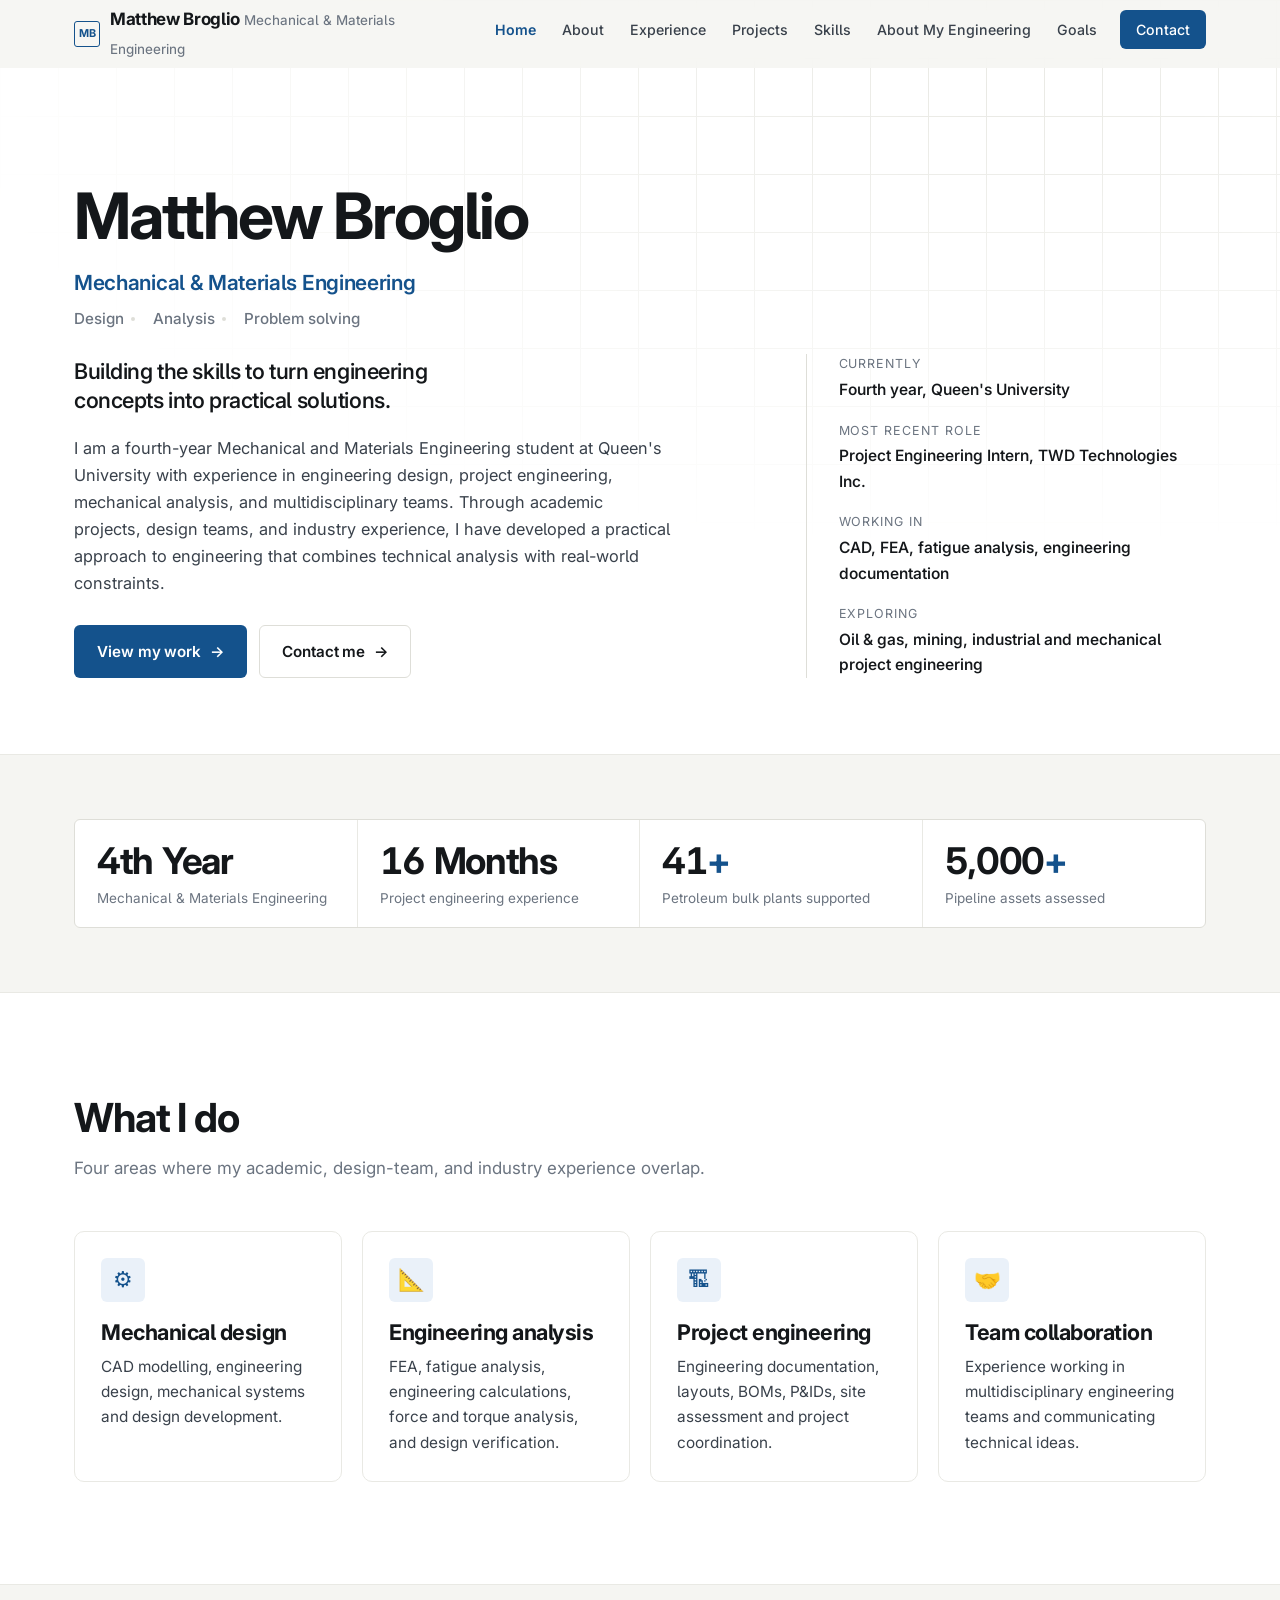
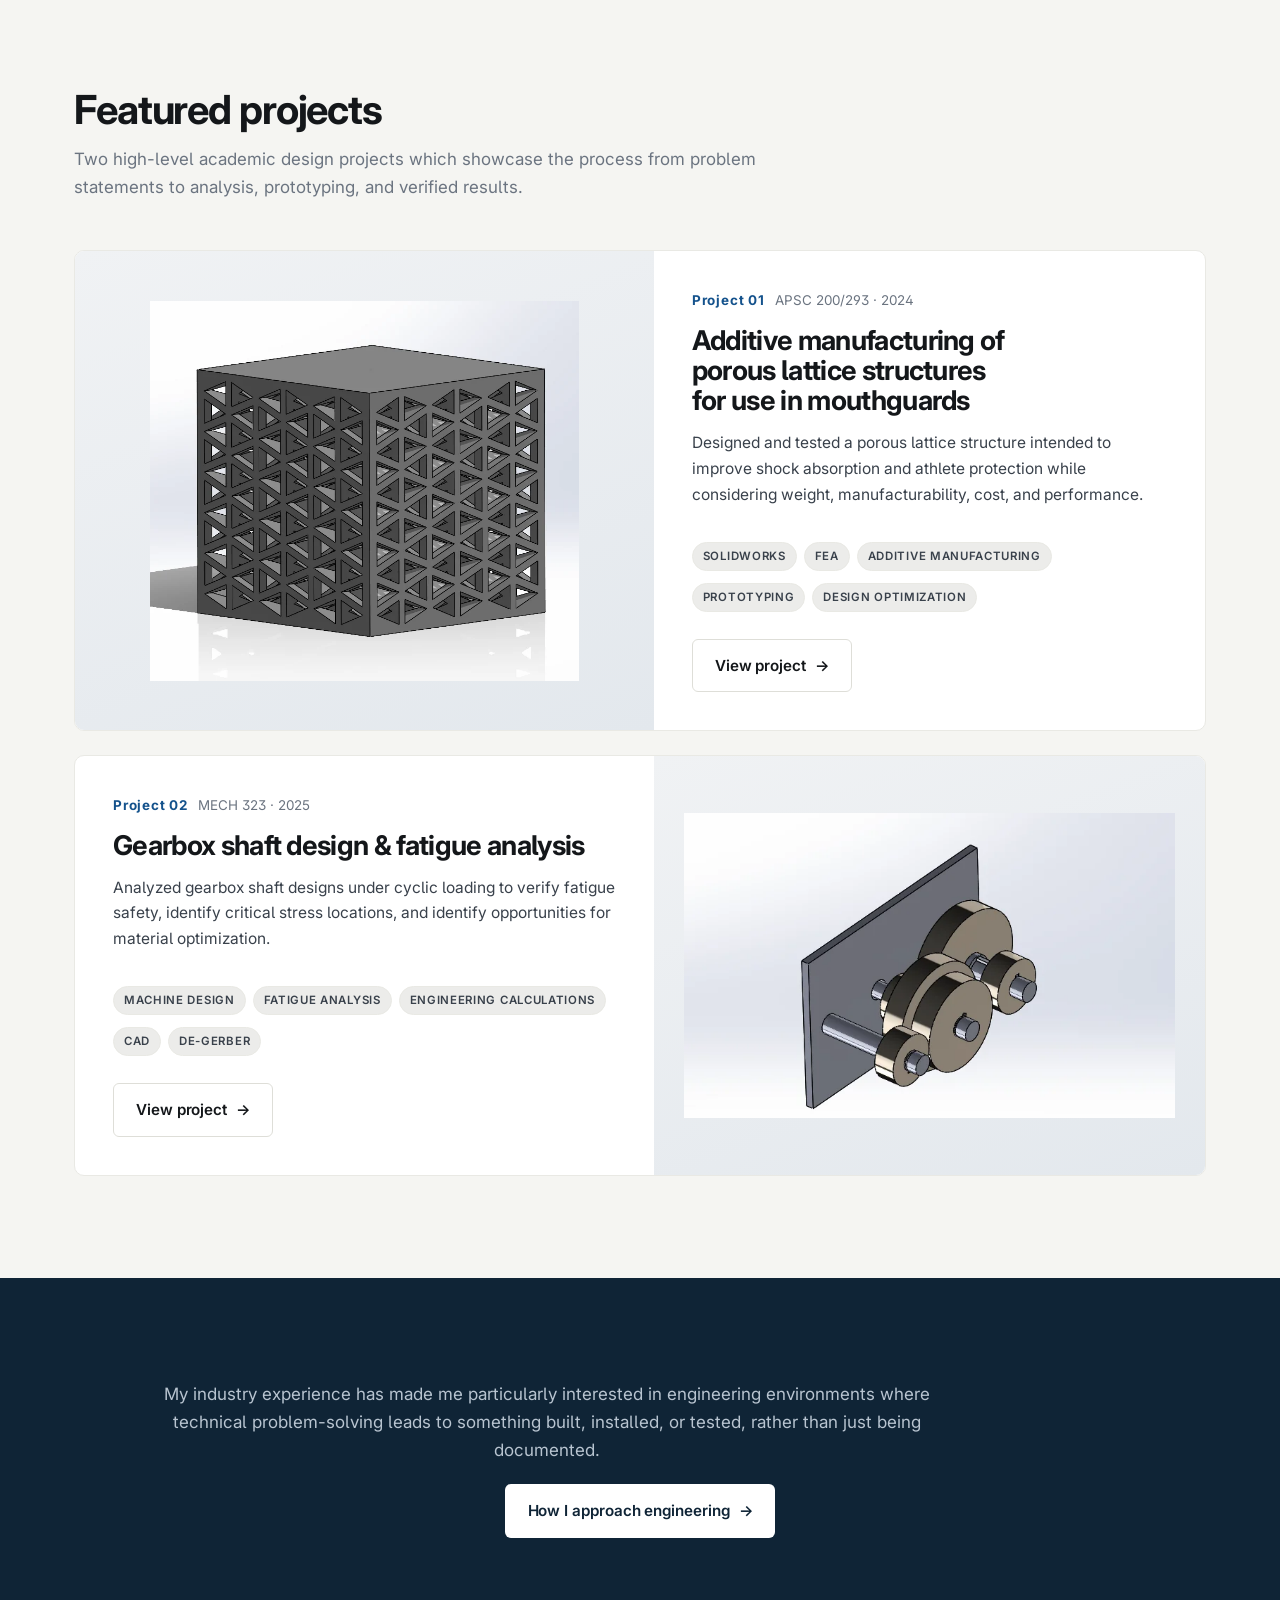
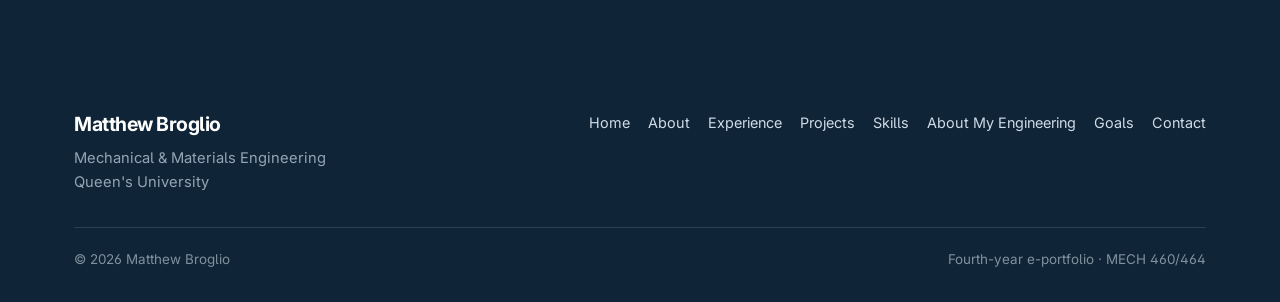
==== index.html @ 17ce65a2 "Adjust reveal div style for better responsiveness" ====
<!DOCTYPE html>
<html lang="en">
<head>
<meta charset="utf-8">
<meta name="viewport" content="width=device-width, initial-scale=1">
<title>Matthew Broglio | Mechanical & Materials Engineering</title>
<meta name="description" content="Engineering e-portfolio of Matthew Broglio, a fourth-year Mechanical and Materials Engineering student at Queen's University: design projects, analysis, and project engineering experience.">
<meta name="author" content="Matthew Broglio">
<meta property="og:title" content="Matthew Broglio | Mechanical & Materials Engineering">
<meta property="og:description" content="Engineering e-portfolio of Matthew Broglio, a fourth-year Mechanical and Materials Engineering student at Queen's University: design projects, analysis, and project engineering experience.">
<meta property="og:type" content="website">
<link rel="preconnect" href="https://fonts.googleapis.com">
<link rel="preconnect" href="https://fonts.gstatic.com" crossorigin>
<link href="https://fonts.googleapis.com/css2?family=Inter:wght@400;450;500;550;600;650;700&display=swap" rel="stylesheet">
<link rel="stylesheet" href="assets/css/style.css">
<link rel="icon" href="data:image/svg+xml,<svg xmlns='http://www.w3.org/2000/svg' viewBox='0 0 32 32'><rect width='32' height='32' rx='6' fill='%2314528c'/><text x='16' y='22' font-family='Inter,sans-serif' font-size='15' font-weight='700' fill='white' text-anchor='middle'>MB</text></svg>">
</head>
<body>
  <a class="skip-link" href="#main">Skip to content</a>

  <header class="nav">
    <div class="wrap nav-inner">
      <a class="brand" href="index.html">
        <span class="brand-mark" aria-hidden="true">MB</span>
        <span>Matthew Broglio <span class="brand-sub">Mechanical &amp; Materials Engineering</span></span>
      </a>
      <nav aria-label="Main">
        <ul class="nav-links">
            <li><a href="index.html" class="is-active">Home</a></li>
            <li><a href="about.html">About</a></li>
            <li><a href="experience.html">Experience</a></li>
            <li><a href="projects.html">Projects</a></li>
            <li><a href="skills.html">Skills</a></li>
            <li><a href="engineer.html">About My Engineering</a></li>
            <li><a href="goals.html">Goals</a></li>
            <li><a href="contact.html" class="nav-contact">Contact</a></li>
        </ul>
      </nav>
      <button class="nav-toggle" type="button" aria-expanded="false" aria-controls="mobile-menu" aria-label="Open menu"><span></span></button>
    </div>
  </header>
  <div class="nav-mobile" id="mobile-menu">
    <nav aria-label="Mobile">
      <ul>
          <li><a href="index.html" class="is-active">Home</a></li>
          <li><a href="about.html">About</a></li>
          <li><a href="experience.html">Experience</a></li>
          <li><a href="projects.html">Projects</a></li>
          <li><a href="skills.html">Skills</a></li>
          <li><a href="engineer.html">About My Engineering</a></li>
          <li><a href="goals.html">Goals</a></li>
      </ul>
      <a class="btn btn-primary" href="contact.html">Contact me</a>
    </nav>
  </div>

  <main id="main">

    <section class="hero">
      <div class="wrap">
        <div class="hero-grid">
          <div class="reveal">
            <h1>Matthew Broglio</h1>
            <p class="hero-sub">Mechanical &amp; Materials Engineering</p>
            <ul class="hero-disciplines">
              <li>Design</li><li>Analysis</li><li>Problem solving</li>
            </ul>
            <p class="hero-tagline">Building the skills to turn engineering concepts into practical solutions.</p>
            <p class="hero-intro">I am a fourth-year Mechanical and Materials Engineering student at Queen's University with experience in engineering design, project engineering, mechanical analysis, and multidisciplinary teams. Through academic projects, design teams, and industry experience, I have developed a practical approach to engineering that combines technical analysis with real-world constraints.</p>
            <div class="btn-row">
              <a class="btn btn-primary" href="projects.html">View my work <span class="arrow" aria-hidden="true">&rarr;</span></a>
              <a class="btn btn-secondary" href="contact.html">Contact me <span class="arrow" aria-hidden="true">&rarr;</span></a>
            </div>
          </div>
          <aside class="hero-aside reveal">
            <dl>
              <div>
                <dt>Currently</dt>
                <dd>Fourth year, Queen's University</dd>
              </div>
              <div>
                <dt>Most recent role</dt>
                <dd>Project Engineering Intern, TWD Technologies Inc.</dd>
              </div>
              <div>
                <dt>Working in</dt>
                <dd>CAD, FEA, fatigue analysis, engineering documentation</dd>
              </div>
              <div>
                <dt>Exploring</dt>
                <dd>Oil &amp; gas, mining, industrial and mechanical project engineering</dd>
              </div>
            </dl>
          </aside>
        </div>
      </div>
    </section>

    <section class="section section--tight">
      <div class="wrap">
        <div class="titleblock reveal">
          <div>
            <span class="tb-value">4th Year</span>
            <span class="tb-label">Mechanical &amp; Materials Engineering</span>
          </div>
          <div>
            <span class="tb-value"><span data-count="16">16</span> Months</span>
            <span class="tb-label">Project engineering experience</span>
          </div>
          <div>
            <span class="tb-value"><span data-count="41">41</span><span class="unit">+</span></span>
            <span class="tb-label">Petroleum bulk plants supported</span>
          </div>
          <div>
            <span class="tb-value"><span data-count="5000">5,000</span><span class="unit">+</span></span>
            <span class="tb-label">Pipeline assets assessed</span>
          </div>
        </div>
      </div>
    </section>

    <section class="section section--alt">
      <div class="wrap">
        <div class="section-head reveal">
          <h2>What I do</h2>
          <p>Four areas where my academic, design-team, and industry experience overlap.</p>
        </div>
        <div class="grid grid-4 reveal">
          <article class="card card--hover">
            <div class="card-icon" aria-hidden="true">&#9881;</div>
            <h3>Mechanical design</h3>
            <p>CAD modelling, engineering design, mechanical systems and design development.</p>
          </article>
          <article class="card card--hover">
            <div class="card-icon" aria-hidden="true">&#128208;</div>
            <h3>Engineering analysis</h3>
            <p>FEA, fatigue analysis, engineering calculations, force and torque analysis, and design verification.</p>
          </article>
          <article class="card card--hover">
            <div class="card-icon" aria-hidden="true">&#127959;</div>
            <h3>Project engineering</h3>
            <p>Engineering documentation, layouts, BOMs, P&amp;IDs, site assessment and project coordination.</p>
          </article>
          <article class="card card--hover">
            <div class="card-icon" aria-hidden="true">&#129309;</div>
            <h3>Team collaboration</h3>
            <p>Experience working in multidisciplinary engineering teams and communicating technical ideas.</p>
          </article>
        </div>
      </div>
    </section>

    <section class="section">
      <div class="wrap">
        <div class="section-head reveal">
          <h2>Featured projects</h2>
          <p>Two high-level academic design projects which showcase the process from problem statements to analysis, prototyping, and verified results.</p>
        </div>
        <div class="grid reveal" style="gap:24px">

          <article class="project-card">
            <div class="pc-media">
              <img src="assets/img/apsc-pillared-lattice.webp" alt="CAD model of the pillared lattice structure, a cube with repeating opposing triangular cut-outs forming vertical pillars." loading="lazy" width="813" height="720">
            </div>
            <div class="pc-body">
              <p class="pc-meta"><span class="no">Project 01</span> <span>APSC 200/293 &middot; 2024</span></p>
              <h3>Additive manufacturing of porous lattice structures for use in mouthguards</h3>
              <p>Designed and tested a porous lattice structure intended to improve shock absorption and athlete protection while considering weight, manufacturability, cost, and performance.</p>
              <ul class="tags">
                <li class="tag">SOLIDWORKS</li><li class="tag">FEA</li><li class="tag">Additive manufacturing</li>
                <li class="tag">Prototyping</li><li class="tag">Design optimization</li>
              </ul>
              <a class="btn btn-secondary" href="apsc200.html">View project <span class="arrow" aria-hidden="true">&rarr;</span></a>
            </div>
          </article>

          <article class="project-card project-card--flip">
            <div class="pc-media">
              <img src="assets/img/mech-cad-iso.webp" alt="Isometric CAD assembly of the two-stage gearbox showing the input, intermediate, and output shafts with meshing gears." loading="lazy" width="697" height="434">
            </div>
            <div class="pc-body">
              <p class="pc-meta"><span class="no">Project 02</span> <span>MECH 323 &middot; 2025</span></p>
              <h3>Gearbox shaft design &amp; fatigue analysis</h3>
              <p>Analyzed gearbox shaft designs under cyclic loading to verify fatigue safety, identify critical stress locations, and identify opportunities for material optimization.</p>
              <ul class="tags">
                <li class="tag">Machine design</li><li class="tag">Fatigue analysis</li>
                <li class="tag">Engineering calculations</li><li class="tag">CAD</li><li class="tag">DE-Gerber</li>
              </ul>
              <a class="btn btn-secondary" href="mech323.html">View project <span class="arrow" aria-hidden="true">&rarr;</span></a>
            </div>
          </article>

        </div>
      </div>
    </section>

    <section class="section section--dark">
      <div class="wrap">
        <div class="reveal" style="width:100%; max-width:1000px; margin:0 auto; text-align:center;">
          <p>My industry experience has made me particularly interested in engineering environments where technical problem-solving leads to something built, installed, or tested, rather than just being documented.</p>

          <div class="btn-row" style="margin-top:20px; justify-content:center;">
            <a class="btn btn-on-dark" href="about.html">
              How I approach engineering <span class="arrow" aria-hidden="true">&rarr;</span>
            </a>
          </div>
        </div>
      </div>
    </section>

  </main>

  <footer class="footer">
    <div class="wrap">
      <div class="footer-top">
        <div>
          <p class="footer-name">Matthew Broglio</p>
          <p class="footer-sub">Mechanical &amp; Materials Engineering<br>Queen's University</p>
        </div>
        <nav aria-label="Footer">
          <ul class="footer-nav"><li><a href="index.html">Home</a></li> <li><a href="about.html">About</a></li> <li><a href="experience.html">Experience</a></li> <li><a href="projects.html">Projects</a></li> <li><a href="skills.html">Skills</a></li> <li><a href="engineer.html">About My Engineering</a></li> <li><a href="goals.html">Goals</a></li> <li><a href="contact.html">Contact</a></li></ul>
        </nav>
      </div>
      <div class="footer-bottom">
        <span>&copy; <span id="year">2026</span> Matthew Broglio</span>
        <span>Fourth-year e-portfolio &middot; MECH 460/464</span>
      </div>
    </div>
  </footer>

  <script src="assets/js/main.js"></script>
</body>
</html>
---- assets/css/style.css ----
/* ==========================================================================
   Matthew Broglio — Engineering E-Portfolio
   assets/css/style.css
   --------------------------------------------------------------------------
   Contents
   01. Tokens
   02. Base + typography
   03. Layout helpers
   04. Navigation
   05. Buttons + tags
   06. Title block (stat strip)
   07. Cards
   08. Project cards
   09. Figures + captions
   10. Process flows
   11. Timeline
   12. Callouts + quotes
   13. Matrix / data tables
   14. Footer
   15. Motion + responsive
   ========================================================================== */

/* 01. Tokens ------------------------------------------------------------- */
:root {
  --paper:      #f5f5f2;
  --surface:    #ffffff;
  --surface-2:  #ececeA;
  --ink:        #14171a;
  --ink-2:      #39414b;
  --muted:      #6b7480;
  --line:       #dedeD8;
  --line-soft:  #e9e9e4;
  --blue:       #14528c;
  --blue-2:     #2b73bd;
  --blue-tint:  #eaf1f9;
  --navy:       #0f2436;

  --wrap:      1180px;
  --wrap-text: 720px;

  --r-sm: 3px;
  --r:    6px;
  --r-lg: 10px;

  --shadow: 0 1px 2px rgba(20, 23, 26, .04), 0 8px 24px -12px rgba(20, 23, 26, .10);
  --shadow-lift: 0 2px 4px rgba(20, 23, 26, .05), 0 18px 40px -18px rgba(20, 23, 26, .22);

  --nav-h: 68px;
}

/* 02. Base + typography -------------------------------------------------- */
*, *::before, *::after { box-sizing: border-box; }

html {
  scroll-behavior: smooth;
  scroll-padding-top: calc(var(--nav-h) + 16px);
  -webkit-text-size-adjust: 100%;
}

body {
  margin: 0;
  background: var(--paper);
  color: var(--ink);
  font-family: "Inter", -apple-system, BlinkMacSystemFont, "Segoe UI", Roboto, Helvetica, Arial, sans-serif;
  font-size: 17px;
  line-height: 1.65;
  font-feature-settings: "cv05" 1, "ss01" 1;
  -webkit-font-smoothing: antialiased;
}

h1, h2, h3, h4 {
  margin: 0 0 .5em;
  line-height: 1.12;
  letter-spacing: -0.022em;
  font-weight: 700;
  color: var(--ink);
  text-wrap: balance;
}

h1 { font-size: clamp(2.5rem, 6vw, 4rem); letter-spacing: -0.032em; }
h2 { font-size: clamp(1.75rem, 3.4vw, 2.5rem); letter-spacing: -0.028em; }
h3 { font-size: clamp(1.15rem, 1.8vw, 1.35rem); }
h4 { font-size: 1.02rem; letter-spacing: -0.012em; }

p  { margin: 0 0 1.1em; color: var(--ink-2); max-width: 74ch; }
p:last-child { margin-bottom: 0; }

a { color: var(--blue); text-decoration: none; }
a:hover { color: var(--blue-2); }

img { max-width: 100%; display: block; height: auto; }

strong { font-weight: 650; color: var(--ink); }

ul { margin: 0 0 1.1em; padding-left: 1.15em; color: var(--ink-2); }
li { margin-bottom: .45em; }
li::marker { color: var(--blue-2); }

::selection { background: #cfe0f2; }

:focus-visible {
  outline: 2px solid var(--blue-2);
  outline-offset: 3px;
  border-radius: 2px;
}

.skip-link {
  position: absolute; left: 12px; top: -60px; z-index: 200;
  background: var(--ink); color: #fff; padding: 10px 16px; border-radius: var(--r);
  transition: top .2s ease;
}
.skip-link:focus { top: 12px; color: #fff; }

/* 03. Layout helpers ----------------------------------------------------- */
.wrap { width: 100%; max-width: var(--wrap); margin-inline: auto; padding-inline: 24px; }
.wrap-text { max-width: var(--wrap-text); }

.section { padding-block: clamp(56px, 8vw, 104px); }
.section--tight { padding-block: clamp(40px, 5vw, 64px); }
.section--alt { background: var(--surface); border-block: 1px solid var(--line-soft); }
.section--dark { background: var(--navy); color: #e8edf2; }
.section--dark h2, .section--dark h3, .section--dark h4 { color: #fff; }
.section--dark p { color: #b8c4d0; }

.section-head { margin-bottom: clamp(28px, 4vw, 48px); max-width: 760px; }
.section-head p { font-size: 1.06rem; color: var(--muted); }
.section-head h2 { margin-bottom: .35em; }

.lede { font-size: clamp(1.05rem, 1.7vw, 1.22rem); line-height: 1.6; color: var(--ink-2); }

.rule { height: 1px; background: var(--line); border: 0; margin: 0; }

.grid { display: grid; gap: 20px; }
.grid-2 { grid-template-columns: repeat(2, minmax(0, 1fr)); }
.grid-3 { grid-template-columns: repeat(3, minmax(0, 1fr)); }
.grid-4 { grid-template-columns: repeat(4, minmax(0, 1fr)); }

.stack-lg > * + * { margin-top: clamp(32px, 4vw, 56px); }

/* Page header (interior pages) */
.page-head {
  padding-top: calc(var(--nav-h) + clamp(48px, 7vw, 92px));
  padding-bottom: clamp(36px, 5vw, 60px);
  background: var(--surface);
  border-bottom: 1px solid var(--line-soft);
}
.page-head .kicker { color: var(--blue); font-weight: 600; font-size: .92rem; letter-spacing: .01em; margin-bottom: 10px; }
.page-head h1 { font-size: clamp(2.1rem, 4.6vw, 3.25rem); margin-bottom: .3em; }
.page-head p { font-size: clamp(1.02rem, 1.6vw, 1.15rem); color: var(--muted); max-width: 68ch; }

/* 04. Navigation --------------------------------------------------------- */
.nav {
  position: fixed; inset: 0 0 auto 0; z-index: 100;
  height: var(--nav-h);
  background: rgba(245, 245, 242, .86);
  backdrop-filter: saturate(180%) blur(12px);
  -webkit-backdrop-filter: saturate(180%) blur(12px);
  border-bottom: 1px solid transparent;
  transition: border-color .2s ease, background .2s ease;
}
.nav.is-scrolled { border-bottom-color: var(--line); background: rgba(245, 245, 242, .94); }

.nav-inner {
  height: 100%; display: flex; align-items: center; justify-content: space-between; gap: 24px;
}

.brand { display: flex; align-items: baseline; gap: 10px; color: var(--ink); font-weight: 700; letter-spacing: -.02em; }
.brand:hover { color: var(--ink); }
.brand .brand-mark {
  width: 26px; height: 26px; flex: none; border: 1.5px solid var(--blue); border-radius: 3px;
  display: grid; place-items: center; color: var(--blue); font-size: .68rem; font-weight: 700;
  letter-spacing: 0; align-self: center;
}
.brand .brand-sub { font-weight: 450; color: var(--muted); font-size: .84rem; letter-spacing: 0; }

.nav-links { display: flex; align-items: center; gap: 4px; list-style: none; margin: 0; padding: 0; }
.nav-links a {
  display: block; padding: 8px 11px; border-radius: var(--r);
  color: var(--ink-2); font-size: .885rem; font-weight: 500; white-space: nowrap;
  transition: color .15s ease, background .15s ease;
}
.nav-links a:hover { color: var(--ink); background: rgba(20, 23, 26, .05); }
.nav-links a.is-active { color: var(--blue); font-weight: 600; }
.nav-links .nav-contact {
  background: var(--blue); color: #fff; margin-left: 8px; padding-inline: 16px;
}
.nav-links .nav-contact:hover { background: var(--navy); color: #fff; }
.nav-links .nav-contact.is-active { color: #fff; }

.nav-toggle {
  display: none; width: 42px; height: 42px; border: 1px solid var(--line); background: var(--surface);
  border-radius: var(--r); cursor: pointer; padding: 0; place-items: center;
}
.nav-toggle span, .nav-toggle span::before, .nav-toggle span::after {
  display: block; width: 17px; height: 1.5px; background: var(--ink); content: ""; position: relative;
  transition: transform .22s ease, opacity .15s ease;
}
.nav-toggle span::before { position: absolute; top: -5.5px; }
.nav-toggle span::after  { position: absolute; top: 5.5px; }
.nav-toggle[aria-expanded="true"] span { background: transparent; }
.nav-toggle[aria-expanded="true"] span::before { transform: translateY(5.5px) rotate(45deg); }
.nav-toggle[aria-expanded="true"] span::after  { transform: translateY(-5.5px) rotate(-45deg); }

.nav-mobile {
  position: fixed; top: var(--nav-h); left: 0; right: 0; z-index: 99;
  background: var(--surface); border-bottom: 1px solid var(--line);
  box-shadow: var(--shadow);
  display: none; padding: 10px 24px 20px;
  max-height: calc(100dvh - var(--nav-h)); overflow-y: auto;
}
.nav-mobile.is-open { display: block; }
.nav-mobile ul { list-style: none; margin: 0; padding: 0; }
.nav-mobile a {
  display: block; padding: 13px 4px; border-bottom: 1px solid var(--line-soft);
  color: var(--ink); font-weight: 500; font-size: 1rem;
}
.nav-mobile a.is-active { color: var(--blue); }
.nav-mobile .btn { margin-top: 16px; width: 100%; justify-content: center; }

/* 05. Buttons + tags ----------------------------------------------------- */
.btn {
  display: inline-flex; align-items: center; gap: 9px;
  padding: 13px 22px; border-radius: var(--r);
  font-size: .95rem; font-weight: 600; letter-spacing: -.005em;
  border: 1px solid transparent; cursor: pointer;
  transition: background .18s ease, color .18s ease, border-color .18s ease, transform .18s ease;
}
.btn-primary { background: var(--blue); color: #fff; }
.btn-primary:hover { background: var(--navy); color: #fff; }
.btn-secondary { background: transparent; color: var(--ink); border-color: var(--line); }
.btn-secondary:hover { border-color: var(--ink); color: var(--ink); background: rgba(20,23,26,.03); }
.btn-ghost { padding-inline: 0; color: var(--blue); font-weight: 600; }
.btn-ghost:hover { gap: 13px; }
.btn-on-dark { background: #fff; color: var(--navy); }
.btn-on-dark:hover { background: var(--blue-tint); color: var(--navy); }
.btn .arrow { transition: transform .18s ease; }
.btn:hover .arrow { transform: translateX(3px); }
.btn-row { display: flex; flex-wrap: wrap; gap: 12px; }
.btn[aria-disabled="true"] { color: var(--muted); border-style: dashed; cursor: default; background: transparent; }
.btn[aria-disabled="true"]:hover { border-color: var(--line); color: var(--muted); background: transparent; }

.tags { display: flex; flex-wrap: wrap; gap: 7px; list-style: none; margin: 0; padding: 0; }
.tag {
  display: inline-block; padding: 4px 10px; border-radius: 999px;
  background: var(--surface-2); color: var(--ink-2);
  font-size: .715rem; font-weight: 600; letter-spacing: .06em; text-transform: uppercase;
  border: 1px solid var(--line-soft);
}
.tag--blue { background: var(--blue-tint); color: var(--blue); border-color: #d3e3f3; }
.tag--dark { background: rgba(255,255,255,.08); color: #cfdbe6; border-color: rgba(255,255,255,.16); }

/* 06. Title block (drawing-style stat strip) ------------------------------ */
.titleblock {
  display: grid; grid-template-columns: repeat(4, minmax(0, 1fr));
  border: 1px solid var(--line); border-radius: var(--r);
  background: var(--surface); overflow: hidden;
}
.titleblock > div {
  padding: 22px 22px 20px;
  border-right: 1px solid var(--line-soft);
}
.titleblock > div:last-child { border-right: 0; }
.tb-value {
  font-size: clamp(1.7rem, 3.2vw, 2.3rem); font-weight: 700; line-height: 1.05;
  letter-spacing: -.035em; color: var(--ink); font-variant-numeric: tabular-nums;
  display: block; margin-bottom: 8px;
}
.tb-value .unit { color: var(--blue); }
.tb-label { font-size: .845rem; color: var(--muted); line-height: 1.4; display: block; }

.titleblock--dark { background: rgba(255,255,255,.03); border-color: rgba(255,255,255,.18); }
.titleblock--dark > div { border-right-color: rgba(255,255,255,.14); }
.titleblock--dark .tb-value { color: #fff; }
.titleblock--dark .tb-value .unit { color: #7fb3e8; }
.titleblock--dark .tb-label { color: #9fb0c0; }

/* Big standalone results */
.results { display: grid; grid-template-columns: repeat(4, minmax(0,1fr)); gap: 1px; background: var(--line); border: 1px solid var(--line); border-radius: var(--r); overflow: hidden; }
.results > div { background: var(--surface); padding: 26px 22px; }
.result-value {
  display: block; font-size: clamp(1.8rem, 3.4vw, 2.5rem); font-weight: 700; letter-spacing: -.035em;
  line-height: 1.02; color: var(--blue); font-variant-numeric: tabular-nums; margin-bottom: 10px;
}
.result-label { font-size: .88rem; color: var(--muted); line-height: 1.45; }

/* 07. Cards -------------------------------------------------------------- */
.card {
  background: var(--surface); border: 1px solid var(--line-soft); border-radius: var(--r-lg);
  padding: 26px; transition: border-color .2s ease, box-shadow .2s ease, transform .2s ease;
}
.card h3 { margin-bottom: .45em; }
.card p { font-size: .96rem; margin-bottom: 0; }
.card-icon {
  width: 44px; height: 44px; border-radius: var(--r); display: grid; place-items: center;
  background: var(--blue-tint); color: var(--blue); font-size: 1.35rem; margin-bottom: 18px;
}
.card--hover:hover { border-color: var(--line); box-shadow: var(--shadow-lift); transform: translateY(-2px); }
.card--flat { background: transparent; border-color: var(--line); }
.card--dark { background: rgba(255,255,255,.04); border-color: rgba(255,255,255,.14); }
.card--dark p { color: #b8c4d0; }
.card--accent { border-left: 3px solid var(--blue); }

.card-index {
  font-size: .78rem; font-weight: 700; color: var(--blue); letter-spacing: .08em;
  font-variant-numeric: tabular-nums; margin-bottom: 12px; display: block;
}

/* Skill / evidence lists */
.chip-list { display: flex; flex-wrap: wrap; gap: 8px; list-style: none; margin: 0; padding: 0; }
.chip {
  padding: 9px 14px; border: 1px solid var(--line); border-radius: var(--r);
  background: var(--surface); font-size: .9rem; font-weight: 500; color: var(--ink-2);
}

.tool { display: flex; flex-direction: column; gap: 4px; }
.tool-name { font-weight: 650; color: var(--ink); font-size: 1.02rem; }
.tool-use  { font-size: .88rem; color: var(--muted); }

.evidence { border-top: 1px solid var(--line-soft); padding-top: 16px; margin-top: 18px; }
.evidence-label { font-size: .8rem; color: var(--muted); margin-bottom: 8px; }
.evidence-links { display: flex; flex-wrap: wrap; gap: 6px; }
.evidence-links a {
  font-size: .82rem; font-weight: 550; padding: 4px 10px; border-radius: 999px;
  background: var(--blue-tint); color: var(--blue); border: 1px solid #d8e6f4;
}
.evidence-links a:hover { background: var(--blue); color: #fff; border-color: var(--blue); }

/* 08. Project + experience cards ----------------------------------------- */
.project-card {
  display: grid; grid-template-columns: 1.05fr 1fr; gap: 0;
  background: var(--surface); border: 1px solid var(--line-soft); border-radius: var(--r-lg);
  overflow: hidden; transition: box-shadow .25s ease, border-color .25s ease;
}
.project-card:hover { box-shadow: var(--shadow-lift); border-color: var(--line); }
.project-card .pc-media {
  background: linear-gradient(160deg, #f0f2f4 0%, #e3e8ed 100%);
  display: grid; place-items: center; padding: 30px; overflow: hidden; min-height: 280px;
}
.project-card .pc-media img { transition: transform .5s cubic-bezier(.2,.7,.3,1); max-height: 380px; width: auto; }
.project-card:hover .pc-media img { transform: scale(1.035); }
.project-card .pc-body { padding: clamp(26px, 3vw, 38px); display: flex; flex-direction: column; }
.project-card .pc-meta { font-size: .84rem; color: var(--muted); margin-bottom: 14px; display: flex; gap: 10px; align-items: center; }
.project-card .pc-meta .no { color: var(--blue); font-weight: 700; letter-spacing: .06em; }
.project-card h3 { font-size: clamp(1.3rem, 2.2vw, 1.7rem); letter-spacing: -.025em; }
.project-card p { font-size: .97rem; }
.project-card .tags { margin: 18px 0 22px; }
.project-card .btn { align-self: flex-start; margin-top: auto; }
.project-card--flip .pc-media { order: 2; }

.exp {
  background: var(--surface); border: 1px solid var(--line-soft); border-radius: var(--r-lg);
  padding: clamp(24px, 3.2vw, 40px);
}
.exp--feature { border-color: var(--line); box-shadow: var(--shadow); }
.exp-top { display: flex; flex-wrap: wrap; gap: 16px 28px; justify-content: space-between; align-items: flex-start; }
.exp-role { font-size: 1.02rem; color: var(--blue); font-weight: 600; margin-bottom: 4px; }
.exp-org  { font-size: clamp(1.35rem, 2.4vw, 1.85rem); font-weight: 700; letter-spacing: -.028em; margin: 0 0 6px; }
.exp-where { font-size: .9rem; color: var(--muted); }
.badge {
  border: 1px solid var(--blue); border-radius: var(--r); padding: 12px 18px; text-align: center; background: var(--blue-tint);
}
.badge .badge-value { display: block; font-size: 1.32rem; font-weight: 700; color: var(--blue); letter-spacing: -.02em; line-height: 1.1; }
.badge .badge-label { font-size: .78rem; color: var(--ink-2); }

.subproject { border-top: 1px solid var(--line-soft); margin-top: 28px; padding-top: 28px; }
.subproject h4 { font-size: 1.12rem; margin-bottom: 16px; letter-spacing: -.02em; }

.kv { display: grid; grid-template-columns: repeat(4, minmax(0,1fr)); gap: 1px; background: var(--line-soft); border: 1px solid var(--line-soft); border-radius: var(--r); overflow: hidden; margin-bottom: 22px; }
.kv > div { background: var(--surface); padding: 14px 16px; }
.kv-value { display: block; font-weight: 700; font-size: 1.1rem; color: var(--blue); letter-spacing: -.02em; line-height: 1.2; }
.kv-label { font-size: .8rem; color: var(--muted); }

/* 09. Figures ------------------------------------------------------------ */
figure { margin: 0; }
.fig {
  background: var(--surface); border: 1px solid var(--line-soft); border-radius: var(--r-lg); overflow: hidden;
  display: flex; flex-direction: column; height: 100%;
}
.fig-img { background: #fbfbfa; padding: 18px; display: grid; place-items: center; flex: 1; }
.fig-img img { max-height: 420px; width: auto; }
.fig-img--tall img { max-height: 620px; }
.fig-img--sm { min-height: 200px; }
.fig-img--sm img { max-height: 180px; }
.fig-img--wide img { max-height: 260px; }
.fig figcaption { border-top: 1px solid var(--line-soft); padding: 14px 18px 16px; }
.fig-no { font-size: .74rem; font-weight: 700; letter-spacing: .08em; color: var(--blue); display: block; margin-bottom: 4px; font-variant-numeric: tabular-nums; }
.fig-title { font-weight: 650; font-size: .95rem; color: var(--ink); display: block; margin-bottom: 3px; }
.fig-note { font-size: .855rem; color: var(--muted); line-height: 1.5; display: block; }

.fig--hero { border: 0; background: transparent; }
.fig--hero .fig-img { border: 1px solid var(--line); border-radius: var(--r-lg); background: linear-gradient(160deg, #f1f3f5, #e2e7ec); padding: 26px; }
.fig--hero figcaption { border: 0; padding-left: 0; padding-right: 0; }

/* 10. Process flows ------------------------------------------------------ */
.flow { display: flex; flex-wrap: wrap; align-items: stretch; gap: 10px; list-style: none; margin: 0; padding: 0; }
.flow li {
  flex: 1 1 130px; margin: 0; position: relative;
  border: 1px solid var(--line); border-radius: var(--r); background: var(--surface);
  padding: 16px 14px; text-align: center;
  font-weight: 600; font-size: .9rem; color: var(--ink); line-height: 1.3;
}
.flow li + li::before {
  content: ""; position: absolute; left: -8px; top: 50%;
  width: 6px; height: 6px; border-top: 1.5px solid var(--blue-2); border-right: 1.5px solid var(--blue-2);
  transform: translateY(-50%) rotate(45deg);
}
.flow--dark li { background: rgba(255,255,255,.05); border-color: rgba(255,255,255,.18); color: #fff; }
.flow--dark li + li::before { border-color: #7fb3e8; }
.flow-step-no { display: block; font-size: .72rem; color: var(--blue); font-weight: 700; letter-spacing: .08em; margin-bottom: 6px; font-variant-numeric: tabular-nums; }
.flow--dark .flow-step-no { color: #7fb3e8; }

/* vertical iteration flow */
.flow-v { list-style: none; margin: 0; padding: 0; display: grid; gap: 30px; }
.flow-v li { position: relative; margin: 0; padding: 18px 22px; border: 1px solid var(--line); border-radius: var(--r); background: var(--surface); font-weight: 600; color: var(--ink); }
.flow-v li.muted { font-weight: 500; color: var(--ink-2); background: var(--surface-2); border-style: dashed; }
.flow-v li + li::before {
  content: ""; position: absolute; left: 50%; top: -22px; width: 1.5px; height: 14px; background: var(--blue-2);
}
.flow-v li + li::after {
  content: ""; position: absolute; left: 50%; top: -11px; transform: translateX(-50%) rotate(45deg);
  width: 6px; height: 6px; border-bottom: 1.5px solid var(--blue-2); border-right: 1.5px solid var(--blue-2);
}

/* 11. Timeline ----------------------------------------------------------- */
.timeline { list-style: none; margin: 0; padding: 0; position: relative; }
.timeline::before { content: ""; position: absolute; left: 7px; top: 8px; bottom: 8px; width: 1px; background: var(--line); }
.timeline li { position: relative; margin: 0 0 32px; padding-left: 38px; }
.timeline li:last-child { margin-bottom: 0; }
.timeline li::before {
  content: ""; position: absolute; left: 0; top: 7px; width: 15px; height: 15px;
  border-radius: 50%; background: var(--paper); border: 2px solid var(--blue);
}
.timeline li.is-current::before { background: var(--blue); }
.timeline .tl-year { font-size: .84rem; font-weight: 700; color: var(--blue); letter-spacing: .04em; display: block; margin-bottom: 3px; font-variant-numeric: tabular-nums; }
.timeline h3 { font-size: 1.1rem; margin-bottom: .25em; }
.timeline p { font-size: .95rem; margin: 0; }

/* Career stages */
.stage { border-top: 2px solid var(--blue); padding-top: 20px; }
.stage-label { font-size: .8rem; font-weight: 700; letter-spacing: .1em; color: var(--blue); margin-bottom: 10px; }
.stage h3 { font-size: 1.08rem; }

/* 12. Callouts ----------------------------------------------------------- */
.callout {
  border-left: 3px solid var(--blue); background: var(--surface);
  border-radius: 0 var(--r-lg) var(--r-lg) 0; padding: clamp(22px, 3vw, 32px);
  border-top: 1px solid var(--line-soft); border-right: 1px solid var(--line-soft); border-bottom: 1px solid var(--line-soft);
}
.callout h3 { font-size: 1.05rem; color: var(--blue); margin-bottom: .5em; }
.callout--dark { background: rgba(255,255,255,.05); border-color: rgba(255,255,255,.14); border-left-color: #7fb3e8; }
.callout--dark h3 { color: #9cc6f0; }

.statement {
  font-size: clamp(1.3rem, 3vw, 2rem); font-weight: 650; letter-spacing: -.03em; line-height: 1.3;
  color: var(--ink); max-width: 22ch; text-wrap: balance; margin: 0;
}
.statement--dark { color: #fff; max-width: 26ch; }
.statement small { display: block; font-size: .9rem; font-weight: 500; letter-spacing: 0; color: var(--muted); margin-top: 14px; }

.note {
  font-size: .87rem; color: var(--muted); border: 1px dashed var(--line);
  border-radius: var(--r); padding: 12px 16px; background: rgba(255,255,255,.5);
}
.placeholder {
  display: inline-block; background: #fff6e0; border: 1px dashed #d9b768; color: #8a6a1c;
  border-radius: var(--r-sm); padding: 1px 8px; font-size: .9em; font-weight: 600;
}

/* Contribution block */
.contribution { display: grid; grid-template-columns: 200px 1fr; gap: clamp(20px, 3vw, 44px); align-items: start; }
.contribution .c-label { font-size: .82rem; font-weight: 700; letter-spacing: .1em; color: var(--blue); padding-top: 6px; }

/* 13. Matrix / tables ---------------------------------------------------- */
.matrix { display: grid; grid-template-columns: repeat(4, minmax(0,1fr)); gap: 14px; }
.matrix-item {
  border: 1px solid var(--line-soft); border-radius: var(--r-lg); background: var(--surface); padding: 20px;
  display: flex; flex-direction: column; gap: 10px;
}
.matrix-item.is-selected { border-color: var(--blue); box-shadow: 0 0 0 2px var(--blue-tint); }
.matrix-name { font-weight: 650; font-size: 1rem; letter-spacing: -.015em; }
.matrix-score { font-size: 1.5rem; font-weight: 700; letter-spacing: -.03em; color: var(--ink); font-variant-numeric: tabular-nums; }
.matrix-score span { font-size: .85rem; font-weight: 500; color: var(--muted); letter-spacing: 0; }
.matrix-item.is-selected .matrix-score { color: var(--blue); }
.bar { height: 5px; border-radius: 3px; background: var(--surface-2); overflow: hidden; }
.bar > i { display: block; height: 100%; background: #b9c0c8; border-radius: 3px; }
.matrix-item.is-selected .bar > i { background: var(--blue); }
.matrix-flag { font-size: .72rem; font-weight: 700; letter-spacing: .07em; color: var(--blue); text-transform: uppercase; }

.table-wrap { overflow-x: auto; border: 1px solid var(--line); border-radius: var(--r-lg); background: var(--surface); }
table.data { width: 100%; border-collapse: collapse; font-size: .92rem; }
table.data th, table.data td { padding: 12px 16px; text-align: left; border-bottom: 1px solid var(--line-soft); }
table.data thead th { background: #fafaf8; font-size: .78rem; letter-spacing: .06em; text-transform: uppercase; color: var(--muted); font-weight: 650; }
table.data td { color: var(--ink-2); font-variant-numeric: tabular-nums; }
table.data td:first-child { color: var(--ink); font-weight: 550; }
table.data tbody tr:last-child td { border-bottom: 0; }
table.data tr.is-low td { background: var(--blue-tint); }

/* 14. Footer ------------------------------------------------------------- */
.footer { background: var(--navy); color: #a9b8c6; padding-block: clamp(44px, 6vw, 68px) 32px; }
.footer a { color: #cfdce8; }
.footer a:hover { color: #fff; }
.footer-top { display: flex; flex-wrap: wrap; gap: 32px; justify-content: space-between; align-items: flex-start; }
.footer-name { color: #fff; font-size: 1.22rem; font-weight: 700; letter-spacing: -.025em; margin-bottom: 6px; }
.footer-sub { font-size: .92rem; color: #93a5b5; }
.footer-nav { display: flex; flex-wrap: wrap; gap: 6px 18px; list-style: none; margin: 0; padding: 0; }
.footer-nav a { font-size: .9rem; }
.footer-bottom { margin-top: 32px; padding-top: 20px; border-top: 1px solid rgba(255,255,255,.12); display: flex; flex-wrap: wrap; gap: 12px; justify-content: space-between; font-size: .84rem; color: #7f909f; }

/* 15. Motion + responsive ------------------------------------------------ */
.reveal { opacity: 0; transform: translateY(14px); transition: opacity .6s cubic-bezier(.2,.7,.3,1), transform .6s cubic-bezier(.2,.7,.3,1); }
.reveal.is-in { opacity: 1; transform: none; }

@media (prefers-reduced-motion: reduce) {
  html { scroll-behavior: auto; }
  .reveal { opacity: 1; transform: none; transition: none; }
  * { animation-duration: .001ms !important; transition-duration: .001ms !important; }
}

/* ---- Hero -------------------------------------------------------------- */
.hero {
  padding-top: calc(var(--nav-h) + clamp(52px, 9vw, 112px));
  padding-bottom: clamp(44px, 6vw, 76px);
  position: relative; overflow: hidden;
  background: var(--surface);
  border-bottom: 1px solid var(--line-soft);
}
.hero::before {
  content: ""; position: absolute; inset: 0; pointer-events: none;
  background-image: linear-gradient(var(--line-soft) 1px, transparent 1px), linear-gradient(90deg, var(--line-soft) 1px, transparent 1px);
  background-size: 58px 58px;
  -webkit-mask-image: radial-gradient(120% 90% at 78% 12%, #000 0%, transparent 68%);
  mask-image: radial-gradient(120% 90% at 78% 12%, #000 0%, transparent 68%);
  opacity: 1;
}
.hero .wrap { position: relative; }
.hero-grid { display: grid; grid-template-columns: 1.25fr .75fr; gap: clamp(32px, 5vw, 72px); align-items: end; }
.hero h1 { margin-bottom: .22em; }
.hero-sub { font-size: clamp(1.05rem, 2vw, 1.3rem); font-weight: 600; color: var(--blue); letter-spacing: -.015em; margin-bottom: 6px; }
.hero-disciplines { display: flex; flex-wrap: wrap; gap: 8px 18px; list-style: none; margin: 0 0 26px; padding: 0; color: var(--muted); font-size: .95rem; font-weight: 500; }
.hero-disciplines li { display: flex; align-items: center; gap: 18px; margin: 0; }
.hero-disciplines li + li::before { content: ""; width: 4px; height: 4px; border-radius: 50%; background: var(--line); margin-left: -11px; }
.hero-tagline { font-size: clamp(1.1rem, 2vw, 1.35rem); color: var(--ink); font-weight: 550; letter-spacing: -.02em; max-width: 30ch; margin-bottom: 20px; line-height: 1.35; }
.hero-intro { font-size: 1.02rem; max-width: 60ch; margin-bottom: 28px; }
.hero-aside { border-left: 1px solid var(--line); padding-left: clamp(20px, 2.5vw, 32px); }
.hero-aside dl { margin: 0; display: grid; gap: 18px; }
.hero-aside dt { font-size: .78rem; letter-spacing: .08em; text-transform: uppercase; color: var(--muted); margin-bottom: 2px; }
.hero-aside dd { margin: 0; font-size: .97rem; color: var(--ink); font-weight: 550; }

/* ---- Contact ----------------------------------------------------------- */
.contact-grid { display: grid; grid-template-columns: .9fr 1.1fr; gap: clamp(28px, 4vw, 56px); align-items: start; }
.contact-list { list-style: none; margin: 0; padding: 0; display: grid; gap: 2px; }
.contact-list li { margin: 0; }
.contact-list a, .contact-list .ci {
  display: flex; gap: 14px; align-items: flex-start; padding: 16px 0; border-bottom: 1px solid var(--line-soft);
}
.contact-list .ci-label { font-size: .78rem; letter-spacing: .08em; text-transform: uppercase; color: var(--muted); display: block; margin-bottom: 2px; }
.contact-list .ci-value { color: var(--ink); font-weight: 550; }
.form { background: var(--surface); border: 1px solid var(--line-soft); border-radius: var(--r-lg); padding: clamp(24px, 3vw, 34px); }
.field { margin-bottom: 18px; }
.field label { display: block; font-size: .86rem; font-weight: 600; color: var(--ink); margin-bottom: 7px; }
.field input, .field textarea {
  width: 100%; padding: 12px 14px; border: 1px solid var(--line); border-radius: var(--r);
  background: #fcfcfb; font: inherit; font-size: .96rem; color: var(--ink);
}
.field input:focus, .field textarea:focus { border-color: var(--blue-2); background: #fff; outline: none; box-shadow: 0 0 0 3px var(--blue-tint); }
.field textarea { min-height: 130px; resize: vertical; }
.form-status { margin-top: 14px; font-size: .9rem; color: var(--blue); }

/* ---- Interests --------------------------------------------------------- */
.interest { display: flex; gap: 14px; align-items: flex-start; padding: 22px; background: var(--surface); border: 1px solid var(--line-soft); border-radius: var(--r-lg); }
.interest .emoji { font-size: 1.5rem; line-height: 1; }
.interest h3 { font-size: 1.02rem; margin-bottom: .3em; }
.interest p { font-size: .92rem; margin: 0; }

/* ---- Responsive -------------------------------------------------------- */
@media (max-width: 1080px) {
  .nav-links { display: none; }
  .nav-toggle { display: grid; }
  .hero-grid { grid-template-columns: 1fr; align-items: start; }
  .hero-aside { border-left: 0; border-top: 1px solid var(--line); padding-left: 0; padding-top: 26px; }
  .hero-aside dl { grid-template-columns: repeat(2, 1fr); gap: 20px 28px; }
}

@media (max-width: 900px) {
  .grid-4 { grid-template-columns: repeat(2, minmax(0,1fr)); }
  .grid-3 { grid-template-columns: repeat(2, minmax(0,1fr)); }
  .titleblock { grid-template-columns: repeat(2, minmax(0,1fr)); }
  .titleblock > div:nth-child(2n) { border-right: 0; }
  .titleblock > div:nth-child(-n+2) { border-bottom: 1px solid var(--line-soft); }
  .results { grid-template-columns: repeat(2, minmax(0,1fr)); }
  .matrix { grid-template-columns: repeat(2, minmax(0,1fr)); }
  .kv { grid-template-columns: repeat(2, minmax(0,1fr)); }
  .project-card { grid-template-columns: 1fr; }
  .project-card .pc-media { min-height: 230px; order: 0 !important; }
  .contact-grid { grid-template-columns: 1fr; }
  .contribution { grid-template-columns: 1fr; gap: 10px; }
}

@media (max-width: 620px) {
  body { font-size: 16px; }
  .wrap { padding-inline: 18px; }
  .grid-4, .grid-3, .grid-2 { grid-template-columns: 1fr; }
  .matrix { grid-template-columns: 1fr; }
  .results { grid-template-columns: repeat(2, minmax(0,1fr)); }
  .results > div { padding: 20px 16px; }
  .titleblock > div { padding: 18px 16px; }
  .flow li { flex: 1 1 100%; }
  .flow li + li::before { left: 50%; top: -8px; transform: translateX(-50%) rotate(135deg); }
  .flow { gap: 14px; }
  .btn { width: 100%; justify-content: center; }
  .btn-ghost { width: auto; }
  .exp-top { flex-direction: column; }
  .badge { align-self: flex-start; }
  .brand .brand-sub { display: none; }
  .fig-img img { max-height: 300px; }
  .fig-img--sm img { max-height: 170px; }
  .fig-img--sm { min-height: 190px; }
}
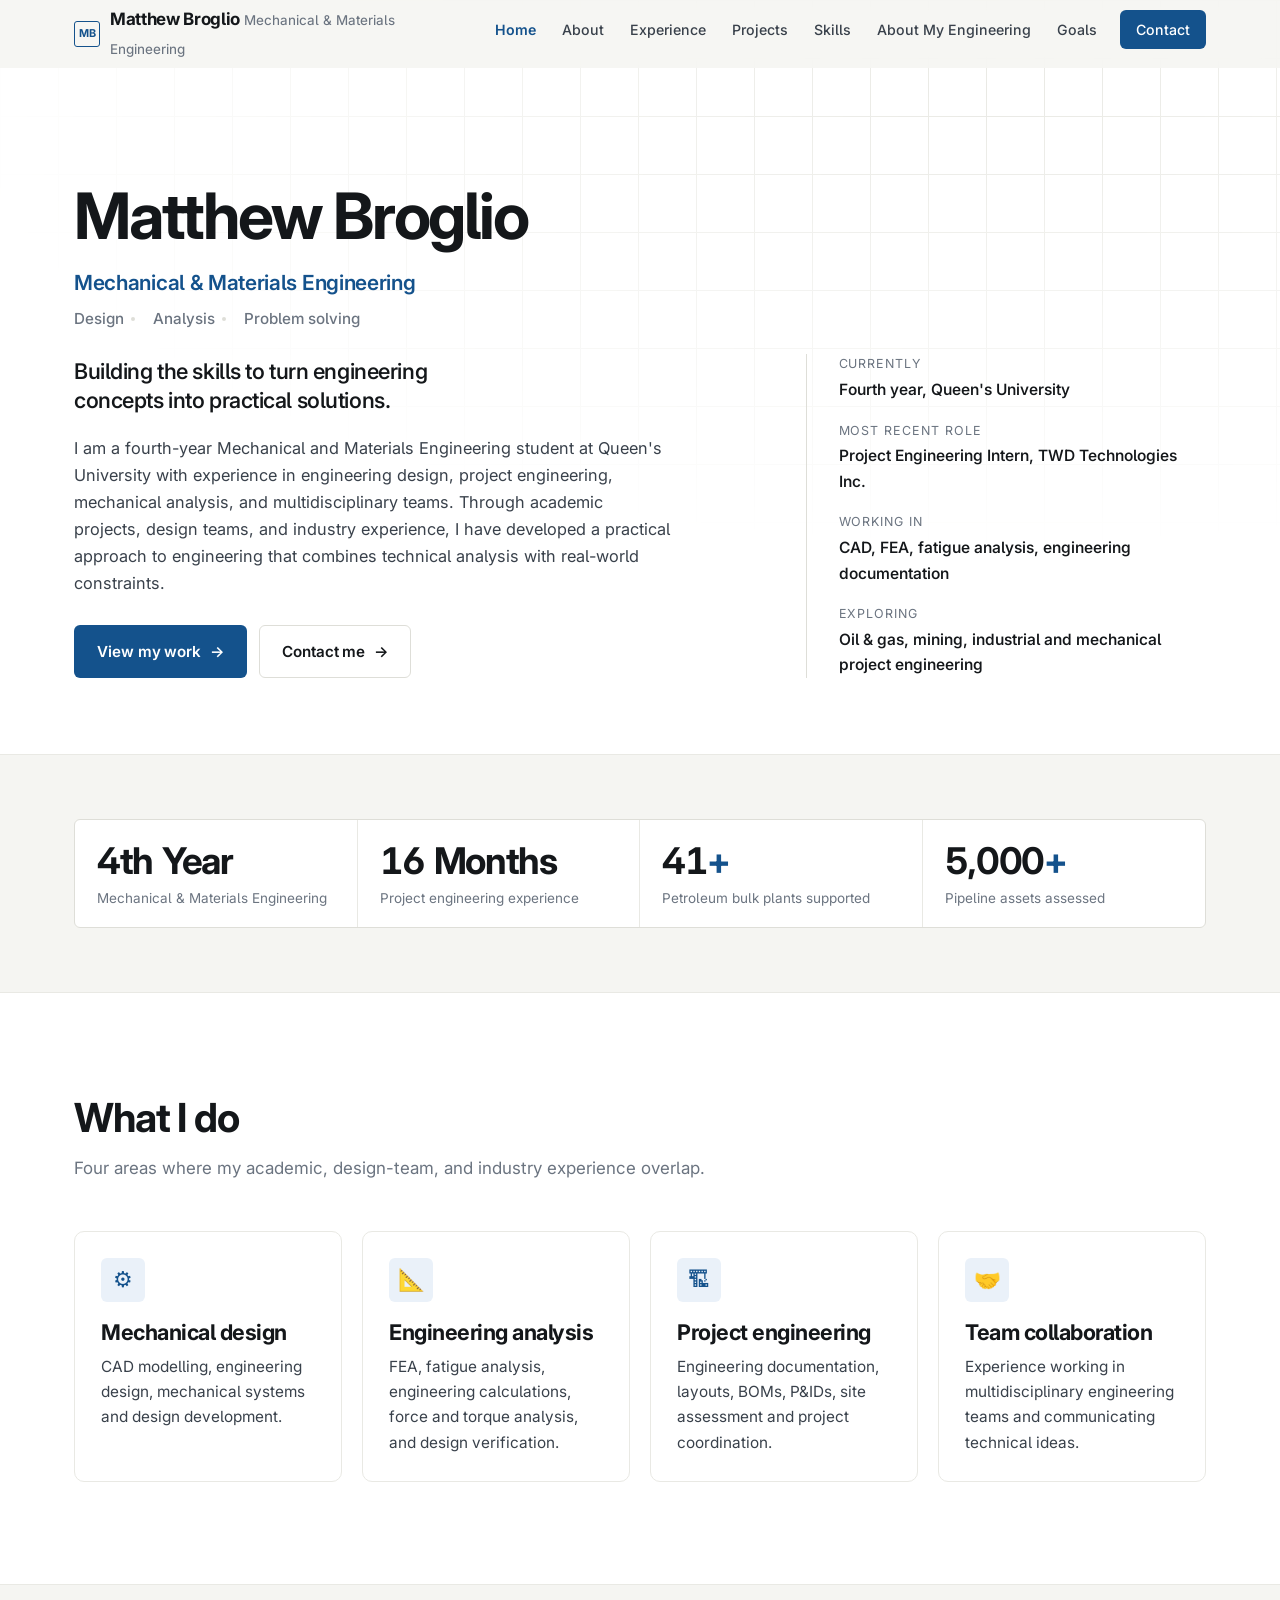
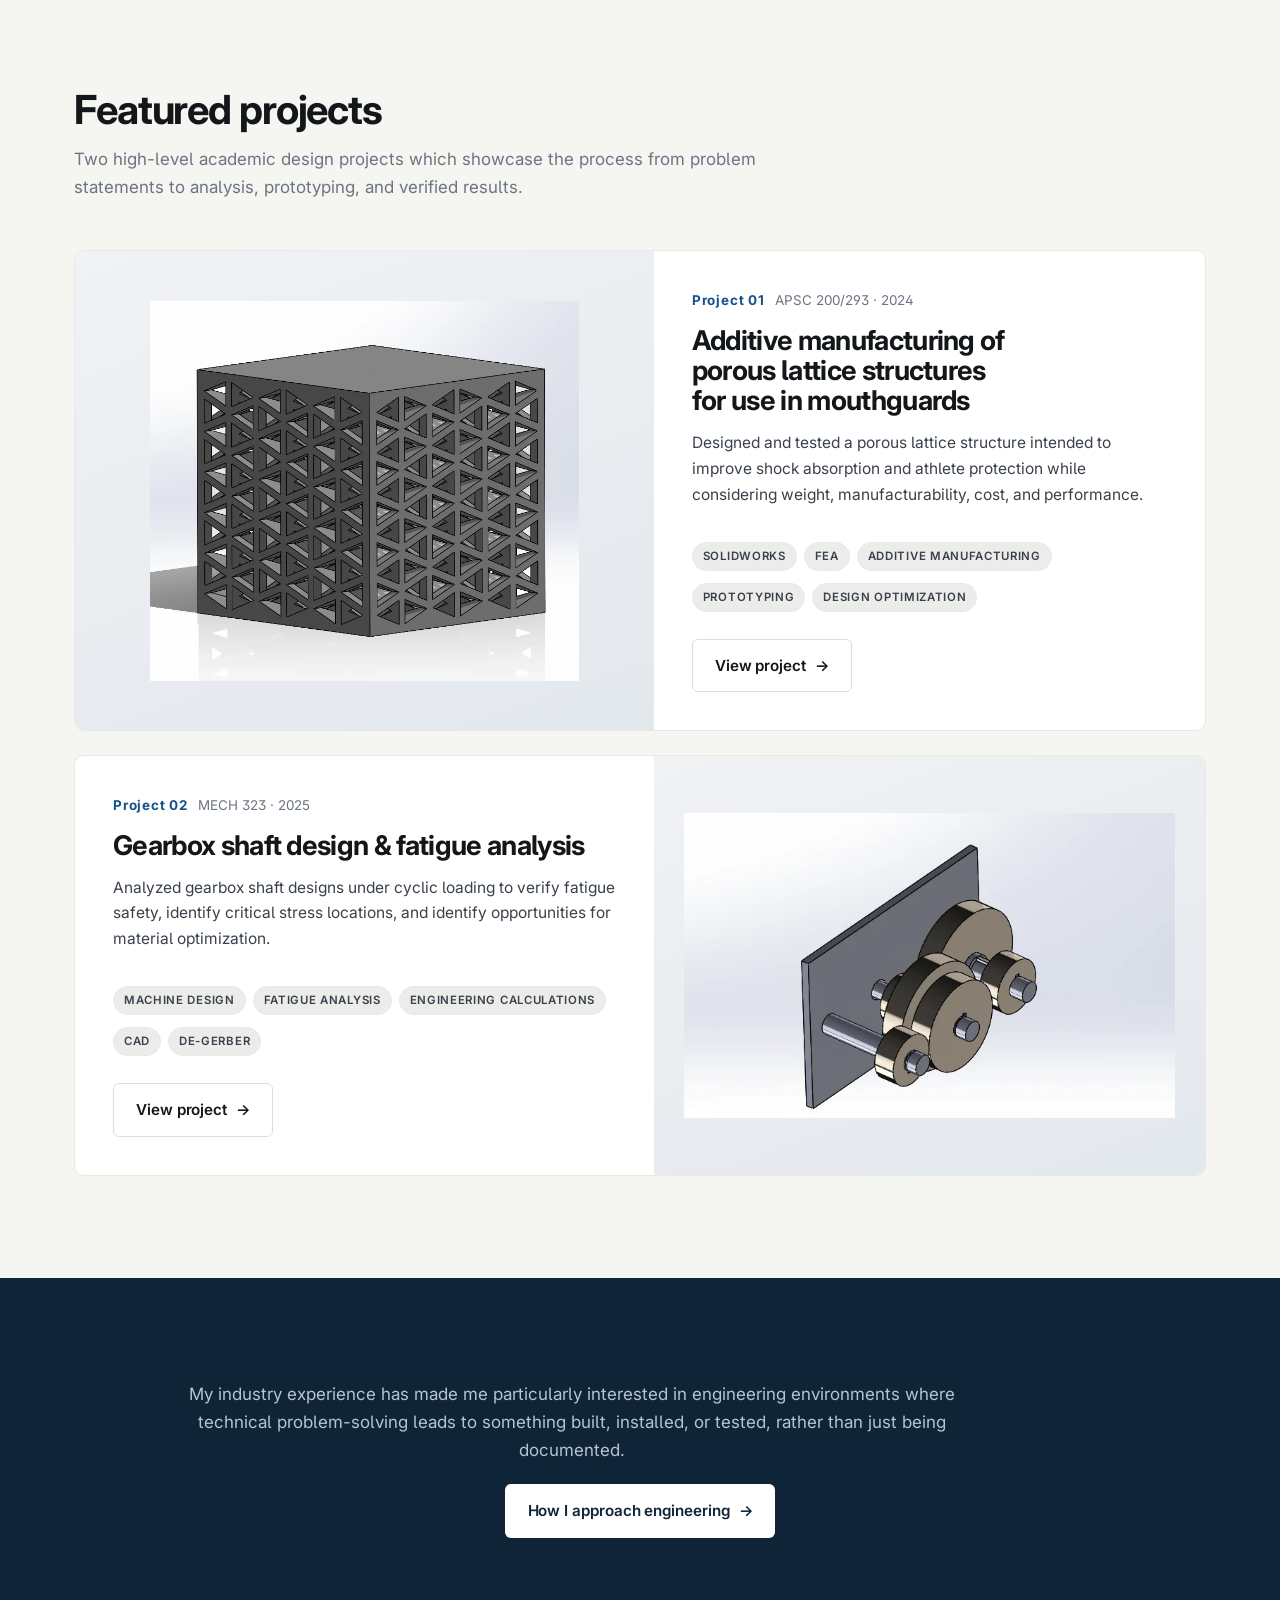
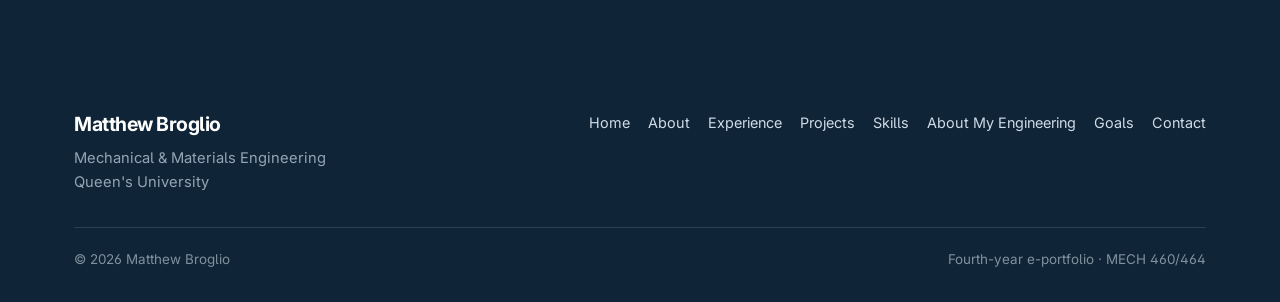
==== commit 2bad4f30: "Modify reveal div max-width in index.html Adjusted the max-width style of the reveal div from 1000px" ====
--- a/index.html
+++ b/index.html
@@ -196,7 +196,7 @@
 
     <section class="section section--dark">
       <div class="wrap">
-        <div class="reveal" style="width:100%; max-width:1000px; margin:0 auto; text-align:center;">
+        <div class="reveal" style="width:100%; max-width:950px; margin:0 auto; text-align:center;">
           <p>My industry experience has made me particularly interested in engineering environments where technical problem-solving leads to something built, installed, or tested, rather than just being documented.</p>
 
           <div class="btn-row" style="margin-top:20px; justify-content:center;">
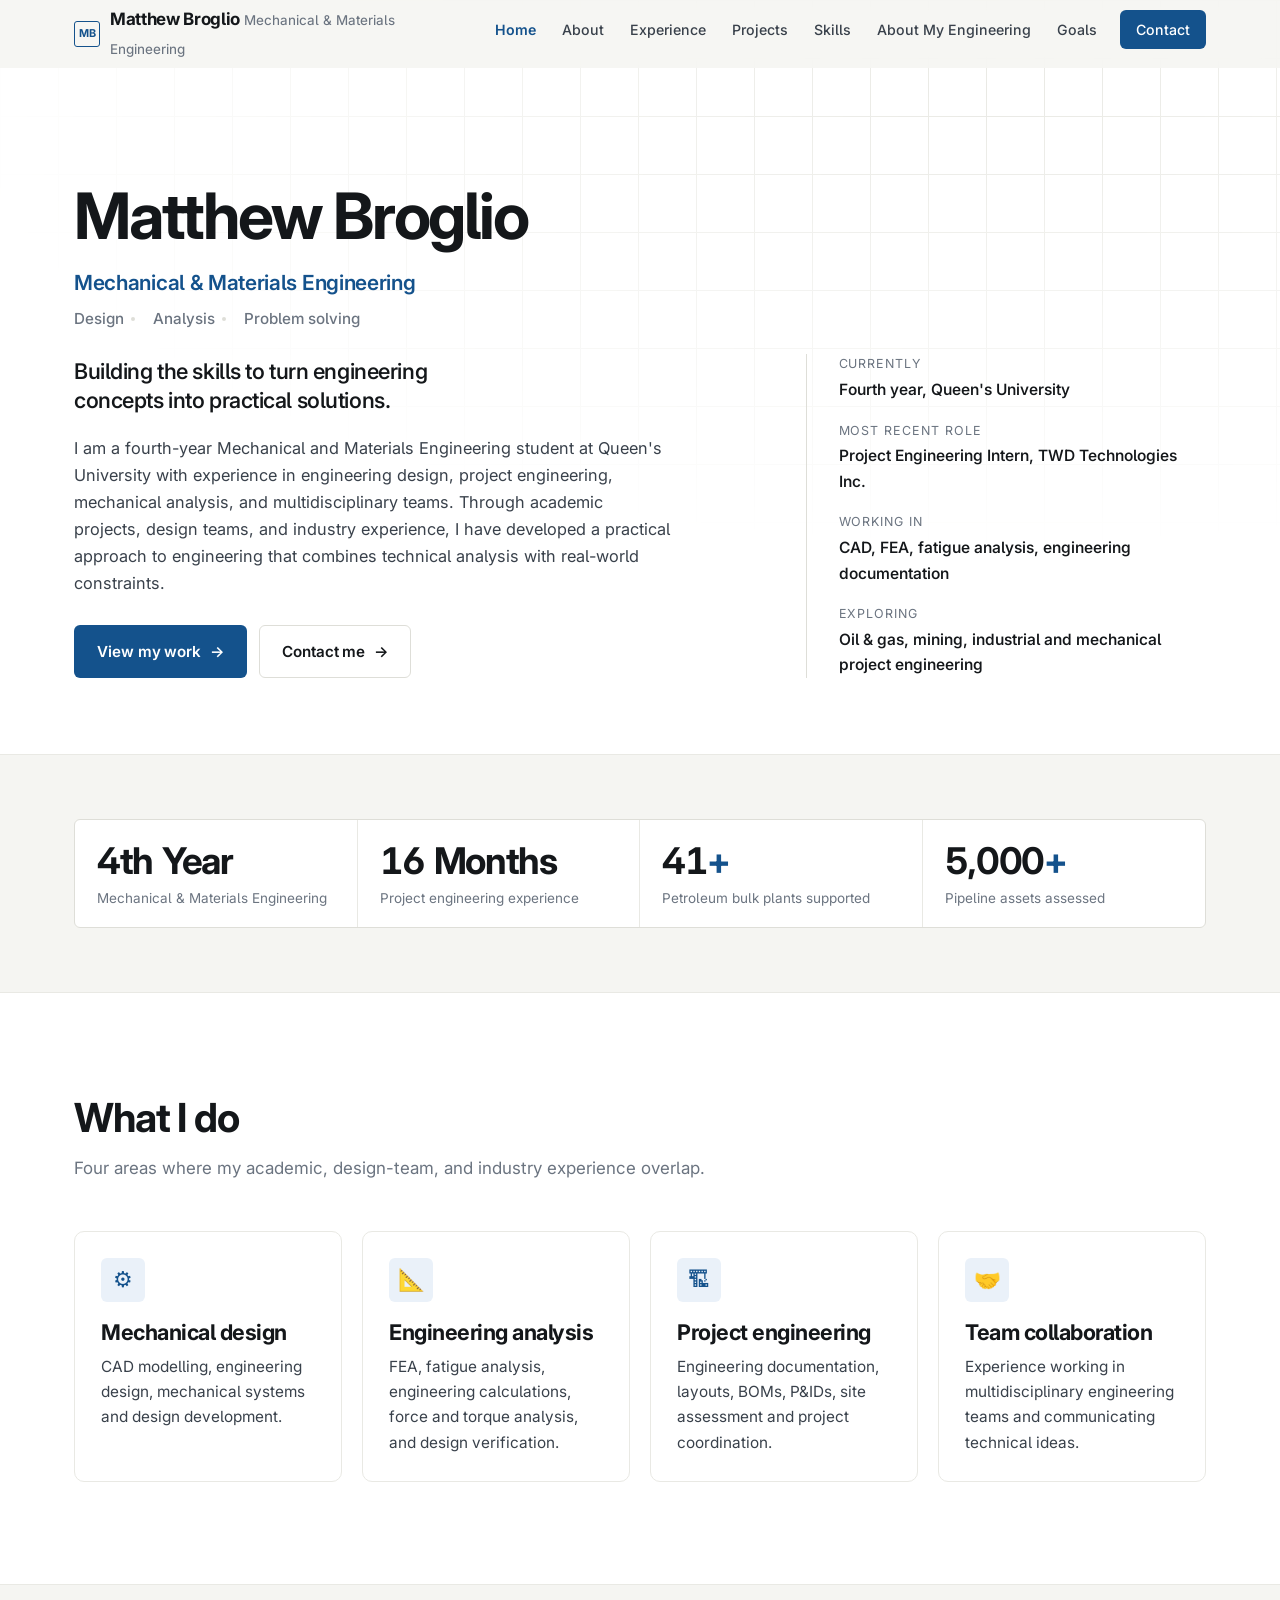
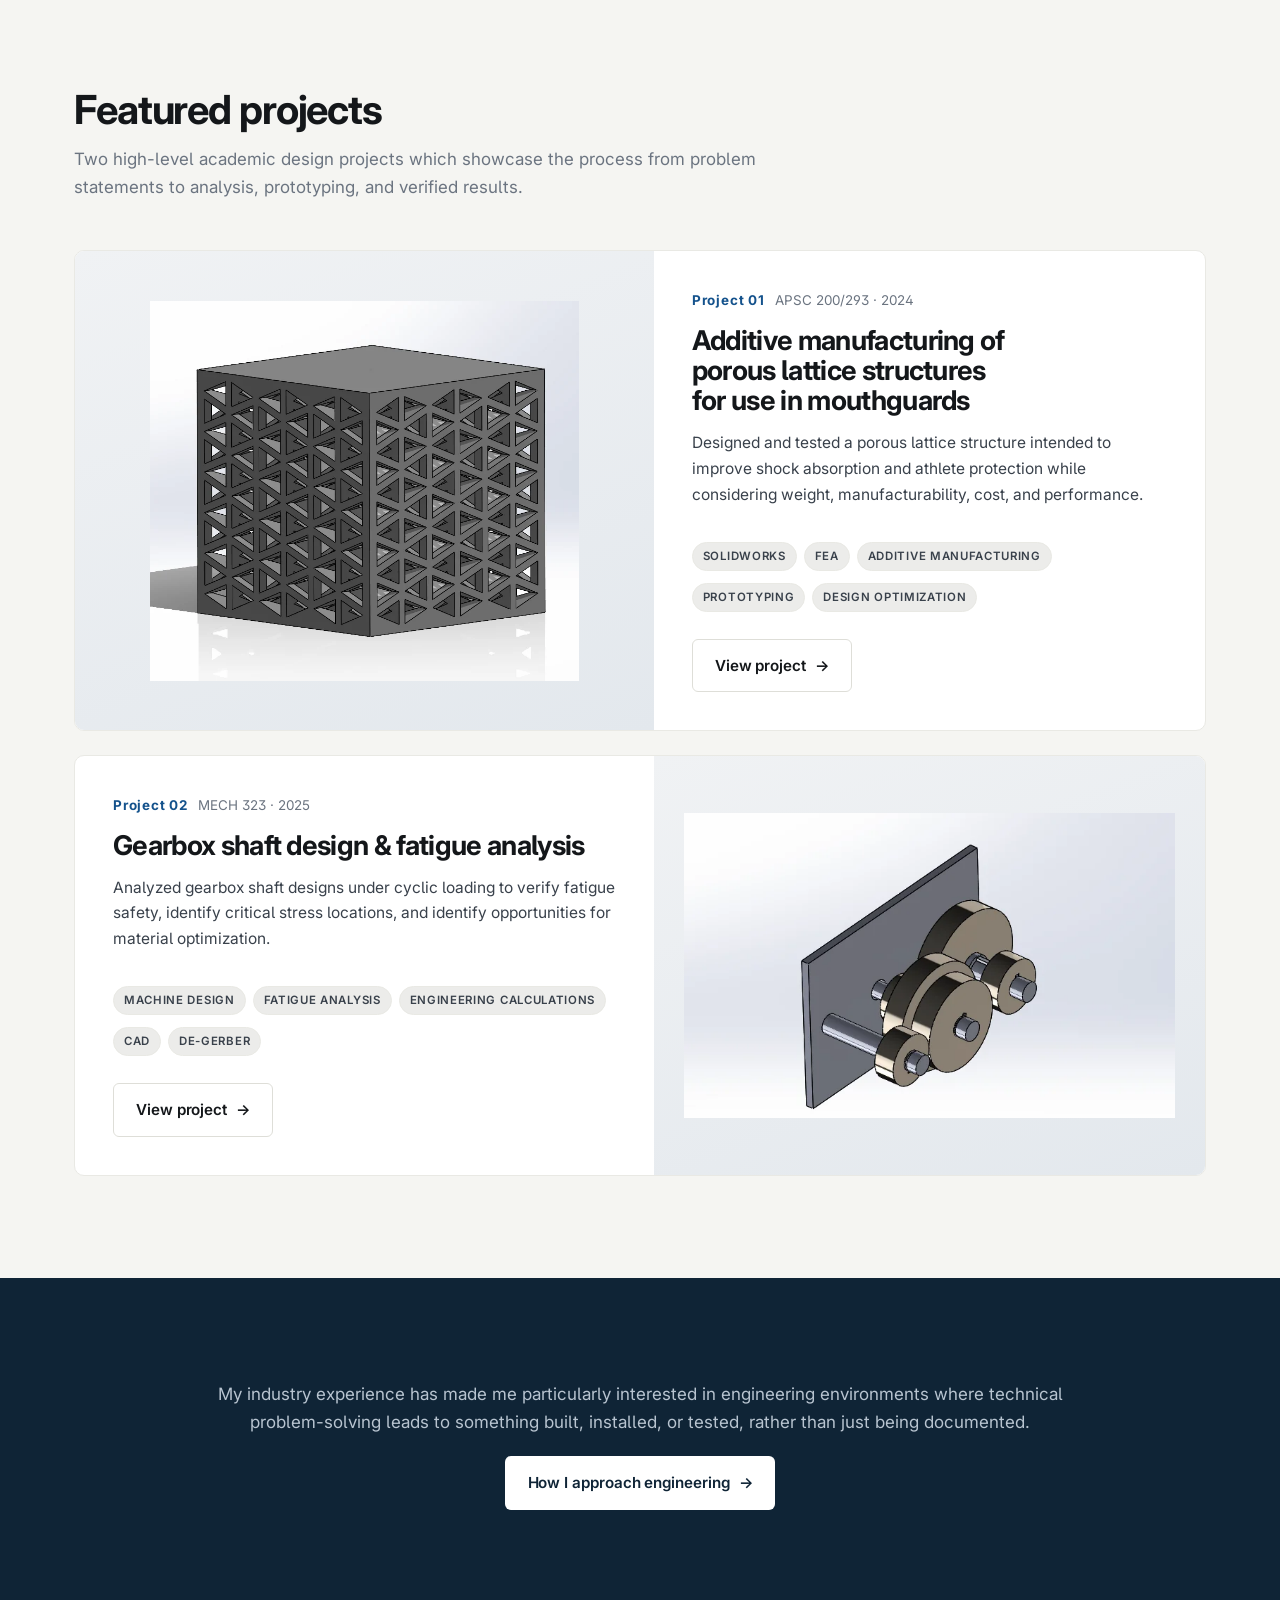
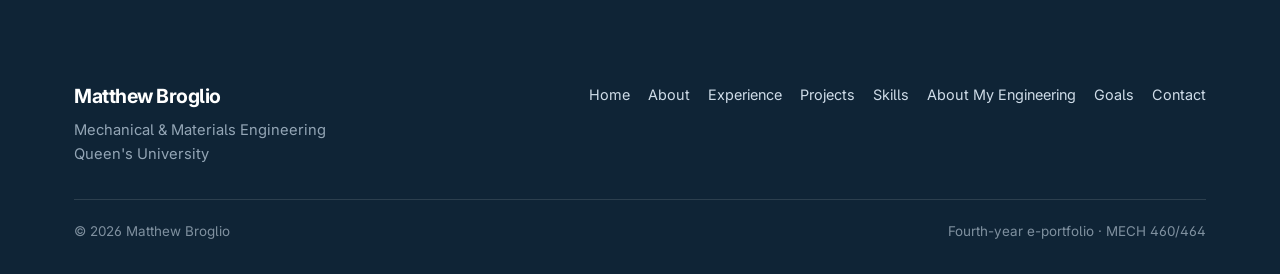
==== commit 50225d1e: "Update paragraph styling in index.html" ====
--- a/index.html
+++ b/index.html
@@ -197,13 +197,17 @@
     <section class="section section--dark">
       <div class="wrap">
         <div class="reveal" style="width:100%; max-width:950px; margin:0 auto; text-align:center;">
-          <p>My industry experience has made me particularly interested in engineering environments where technical problem-solving leads to something built, installed, or tested, rather than just being documented.</p>
+
+          <p style="width:100%; max-width:900px; margin-left:auto; margin-right:auto; text-align:center;">
+            My industry experience has made me particularly interested in engineering environments where technical problem-solving leads to something built, installed, or tested, rather than just being documented.
+          </p>
 
           <div class="btn-row" style="margin-top:20px; justify-content:center;">
             <a class="btn btn-on-dark" href="about.html">
               How I approach engineering <span class="arrow" aria-hidden="true">&rarr;</span>
             </a>
           </div>
+
         </div>
       </div>
     </section>
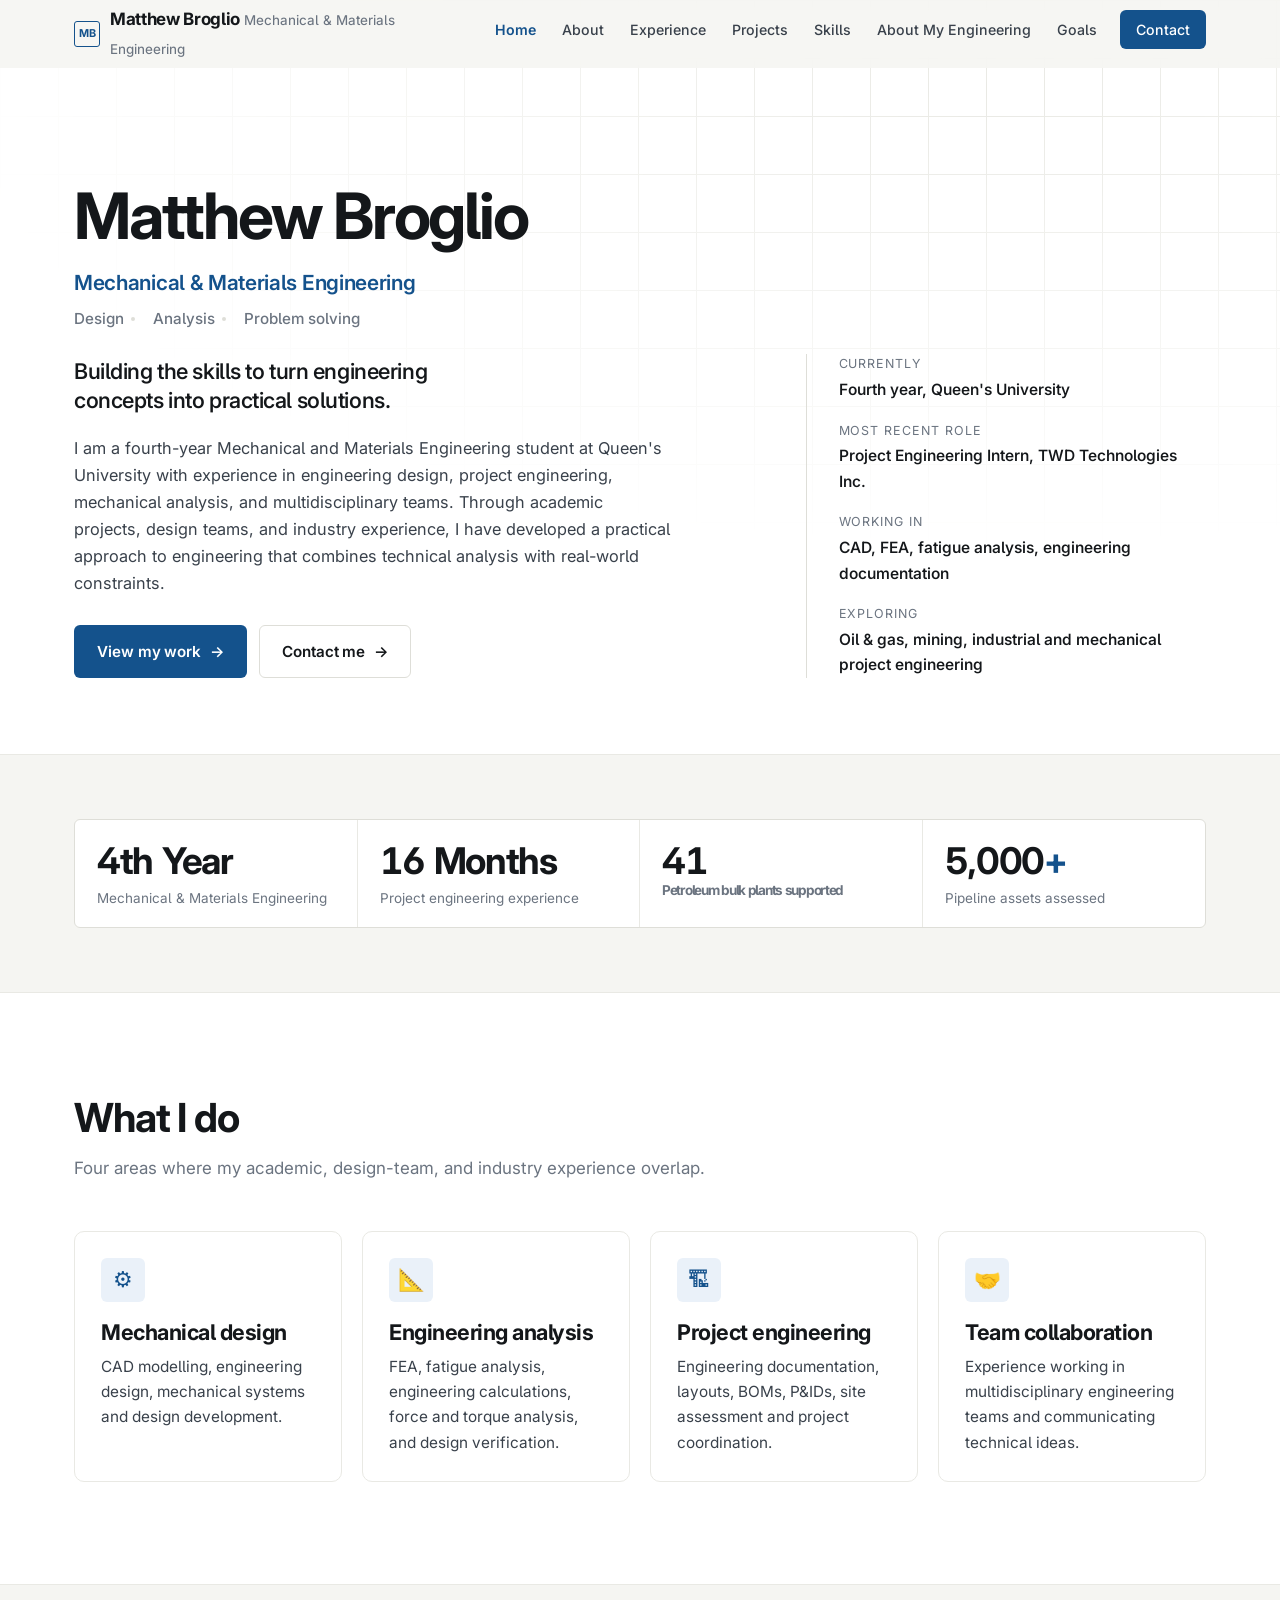
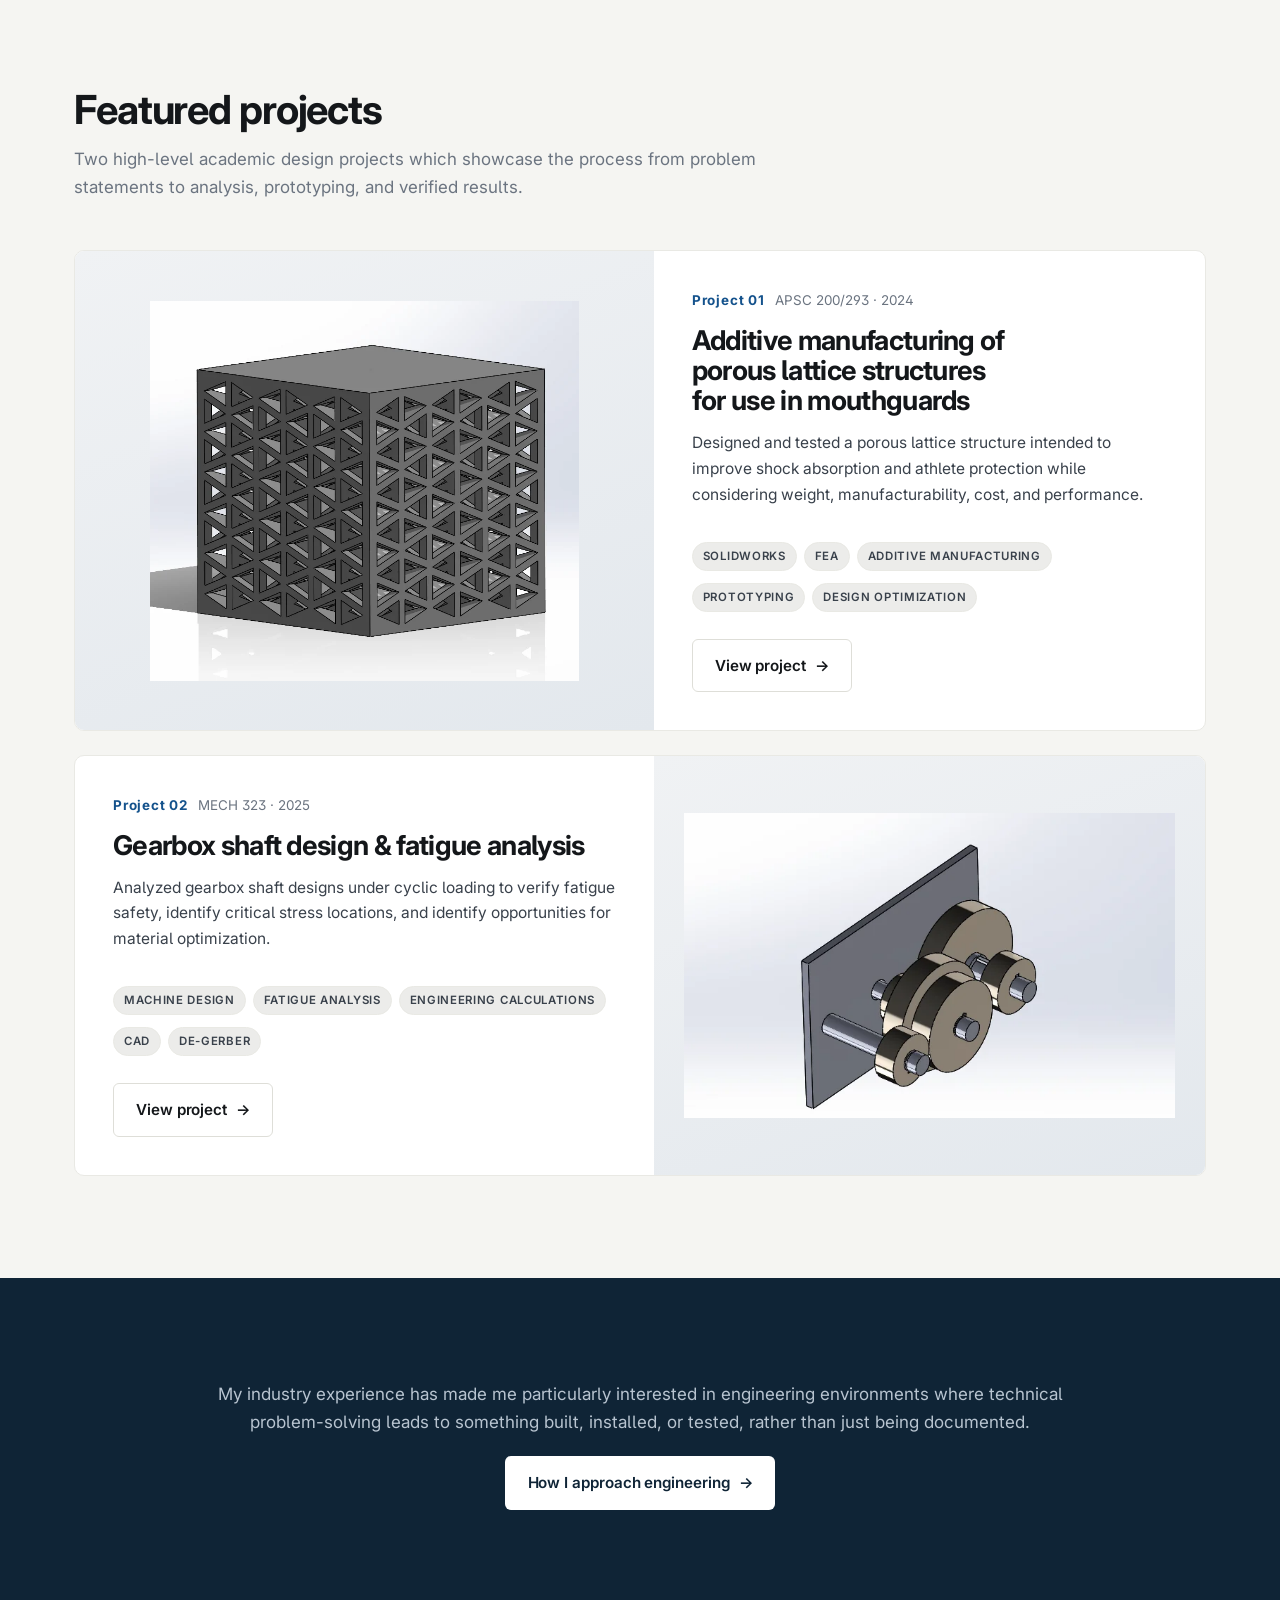
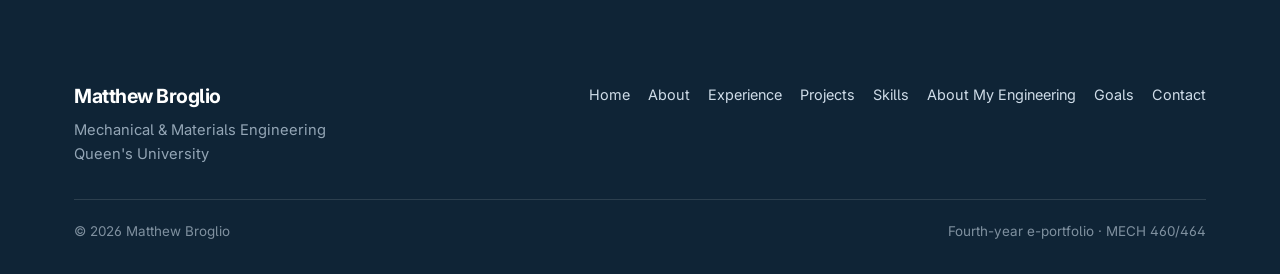
==== commit 558d43ee: "Refactor span for petroleum bulk plants supported Removed unnecessary span tag for unit display." ====
--- a/index.html
+++ b/index.html
@@ -108,7 +108,7 @@
             <span class="tb-label">Project engineering experience</span>
           </div>
           <div>
-            <span class="tb-value"><span data-count="41">41</span><span class="unit">+</span></span>
+            <span class="tb-value"><span data-count="41">41</span><span>
             <span class="tb-label">Petroleum bulk plants supported</span>
           </div>
           <div>
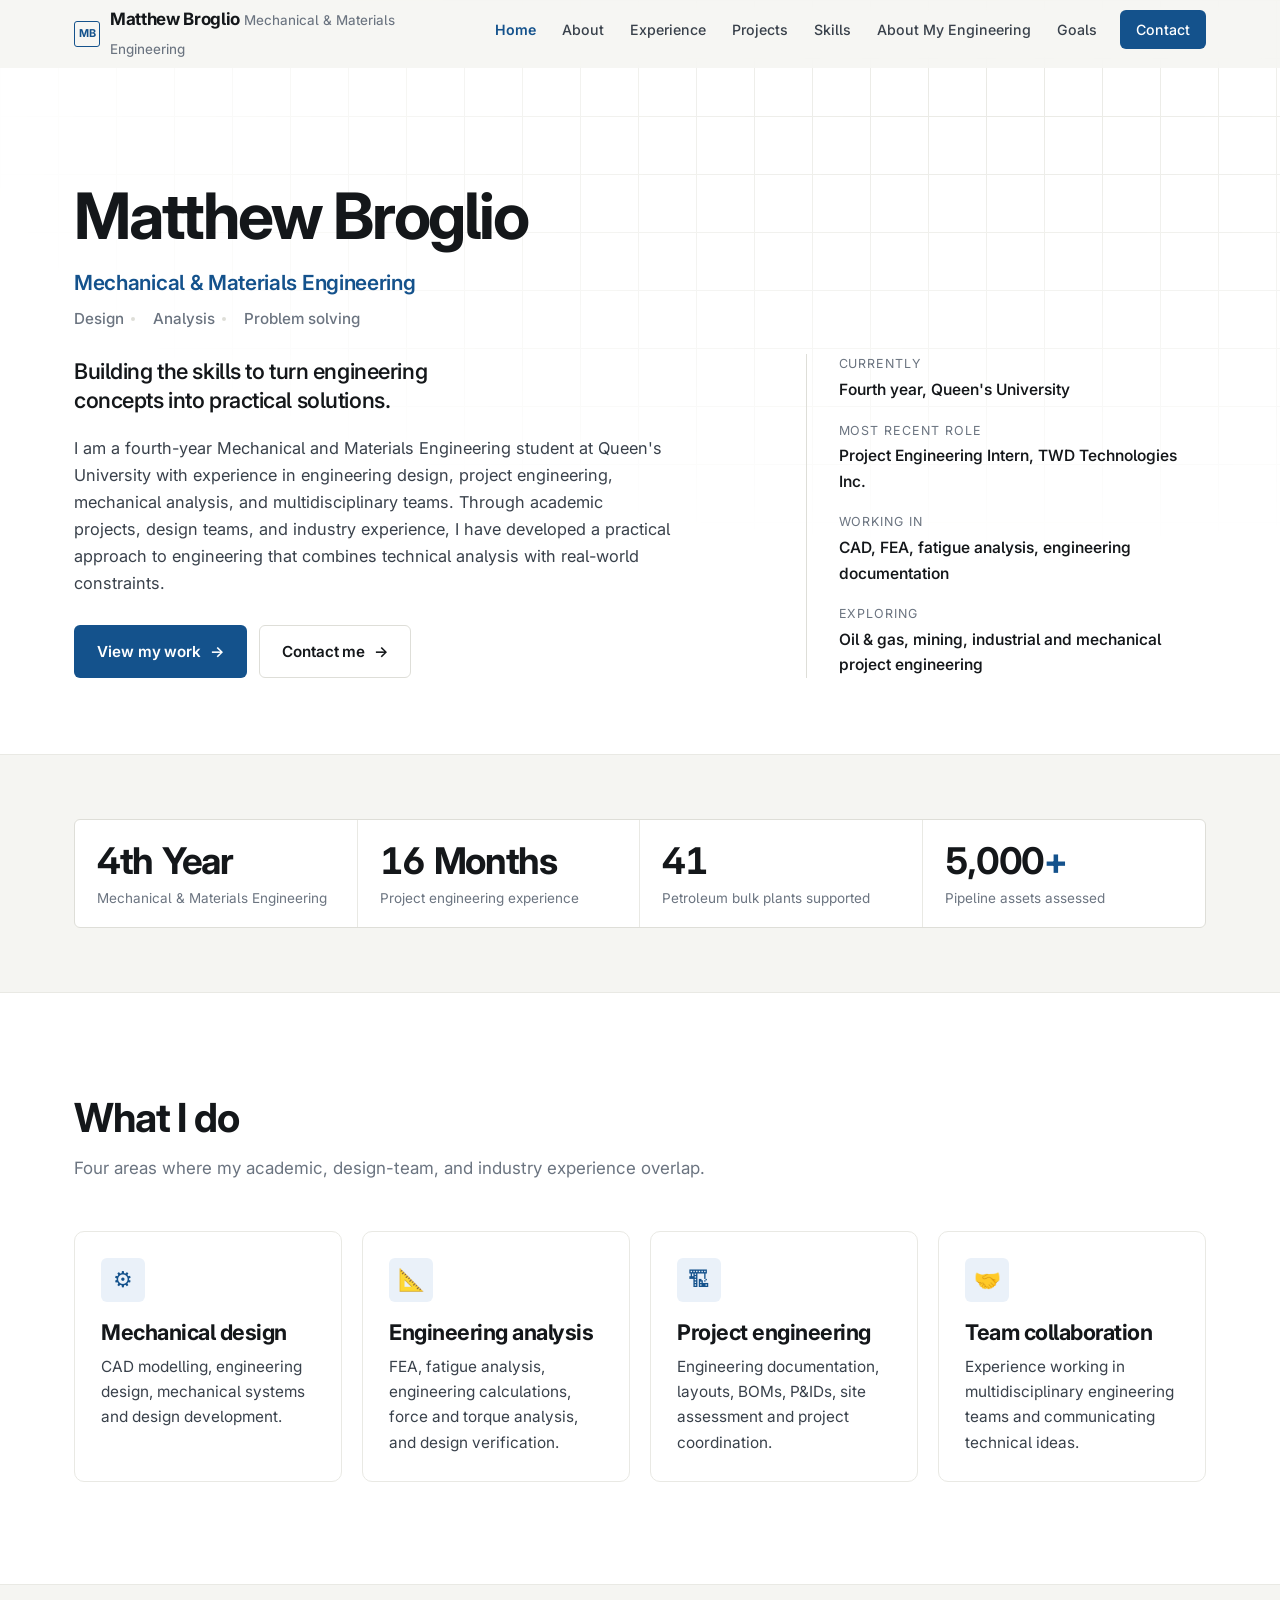
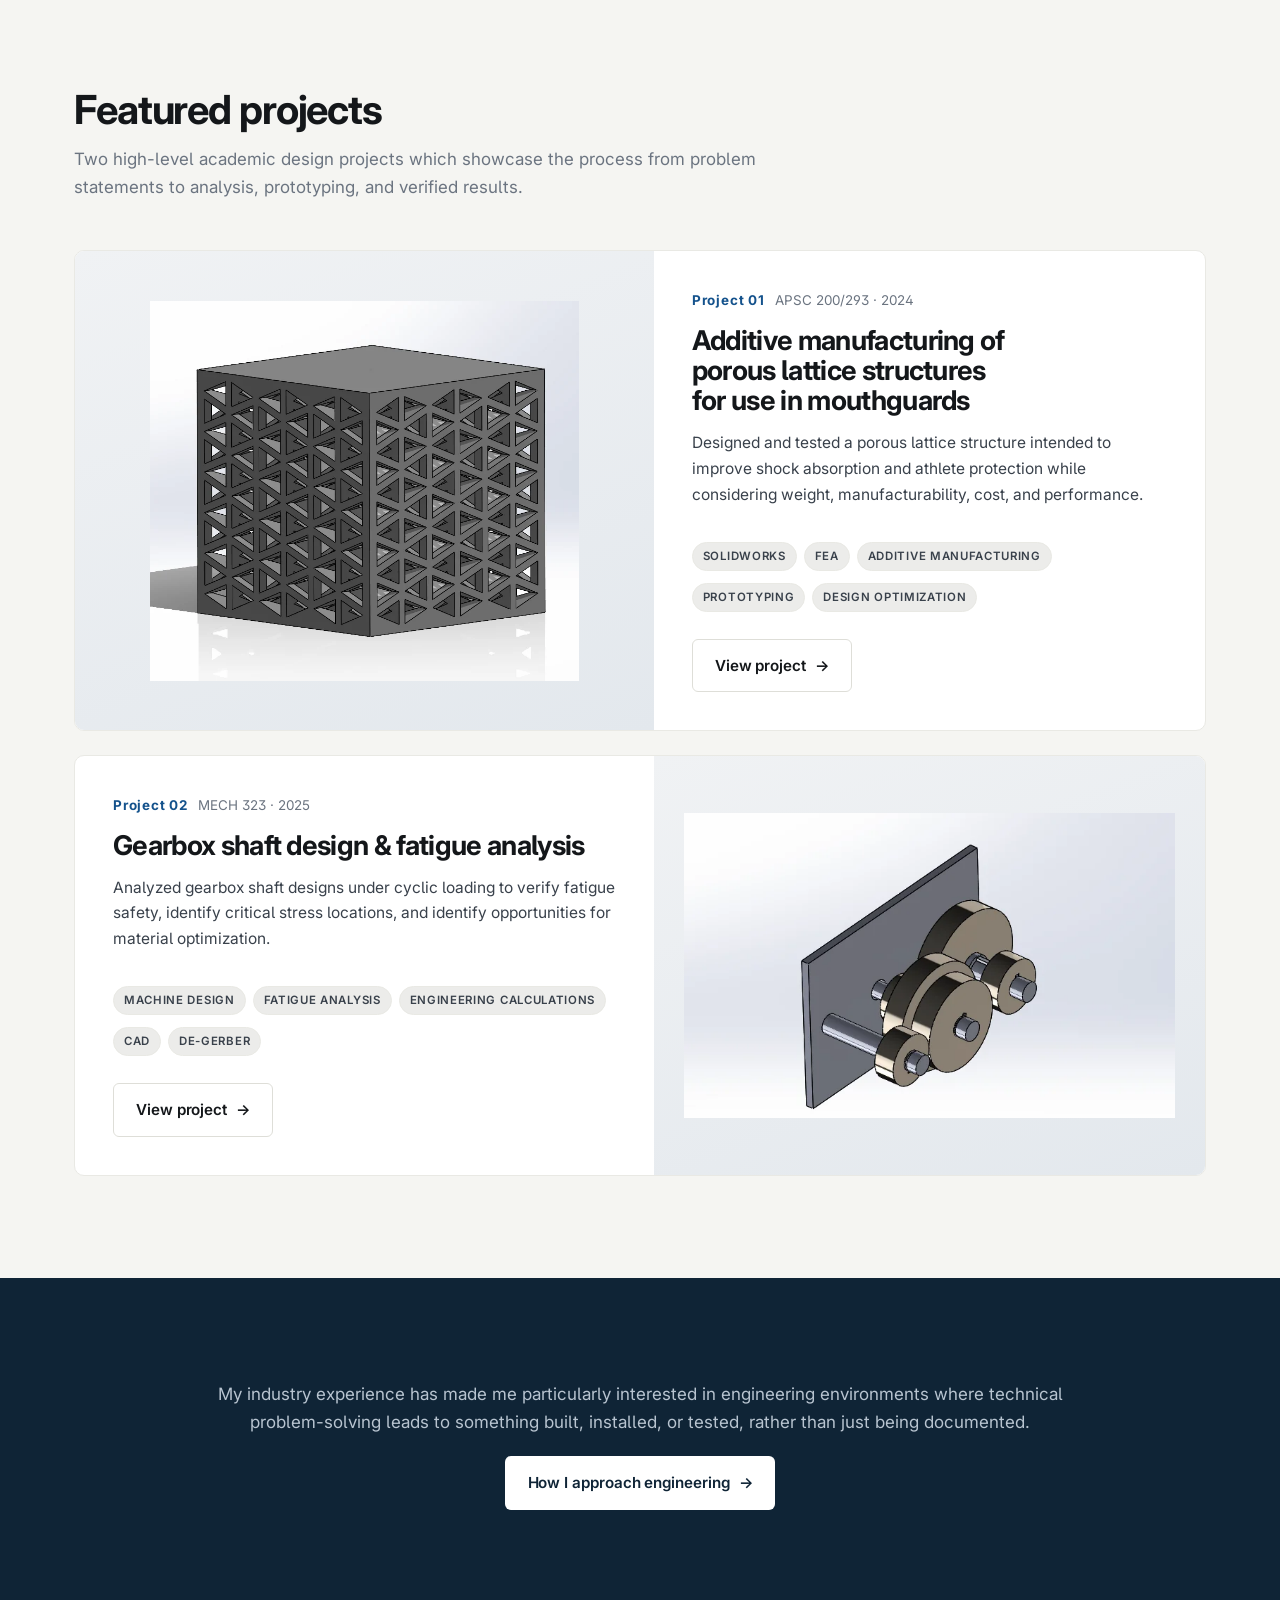
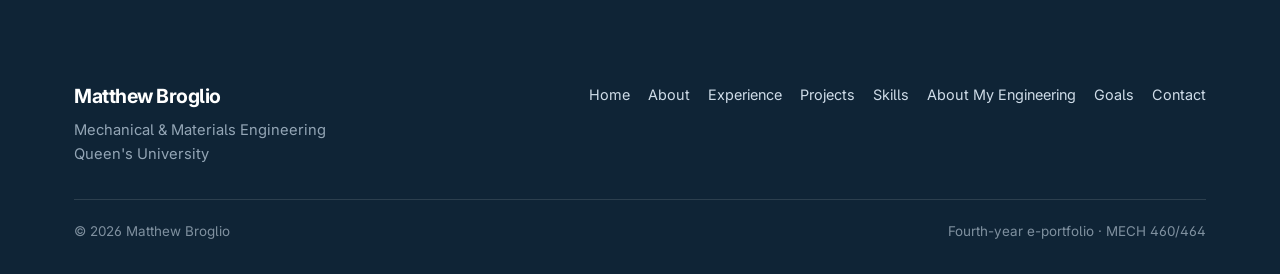
==== commit 32fcc723: "Fix HTML span tag structure for clarity" ====
--- a/index.html
+++ b/index.html
@@ -108,7 +108,7 @@
             <span class="tb-label">Project engineering experience</span>
           </div>
           <div>
-            <span class="tb-value"><span data-count="41">41</span><span>
+            <span class="tb-value"><span data-count="41">41</span></span>
             <span class="tb-label">Petroleum bulk plants supported</span>
           </div>
           <div>
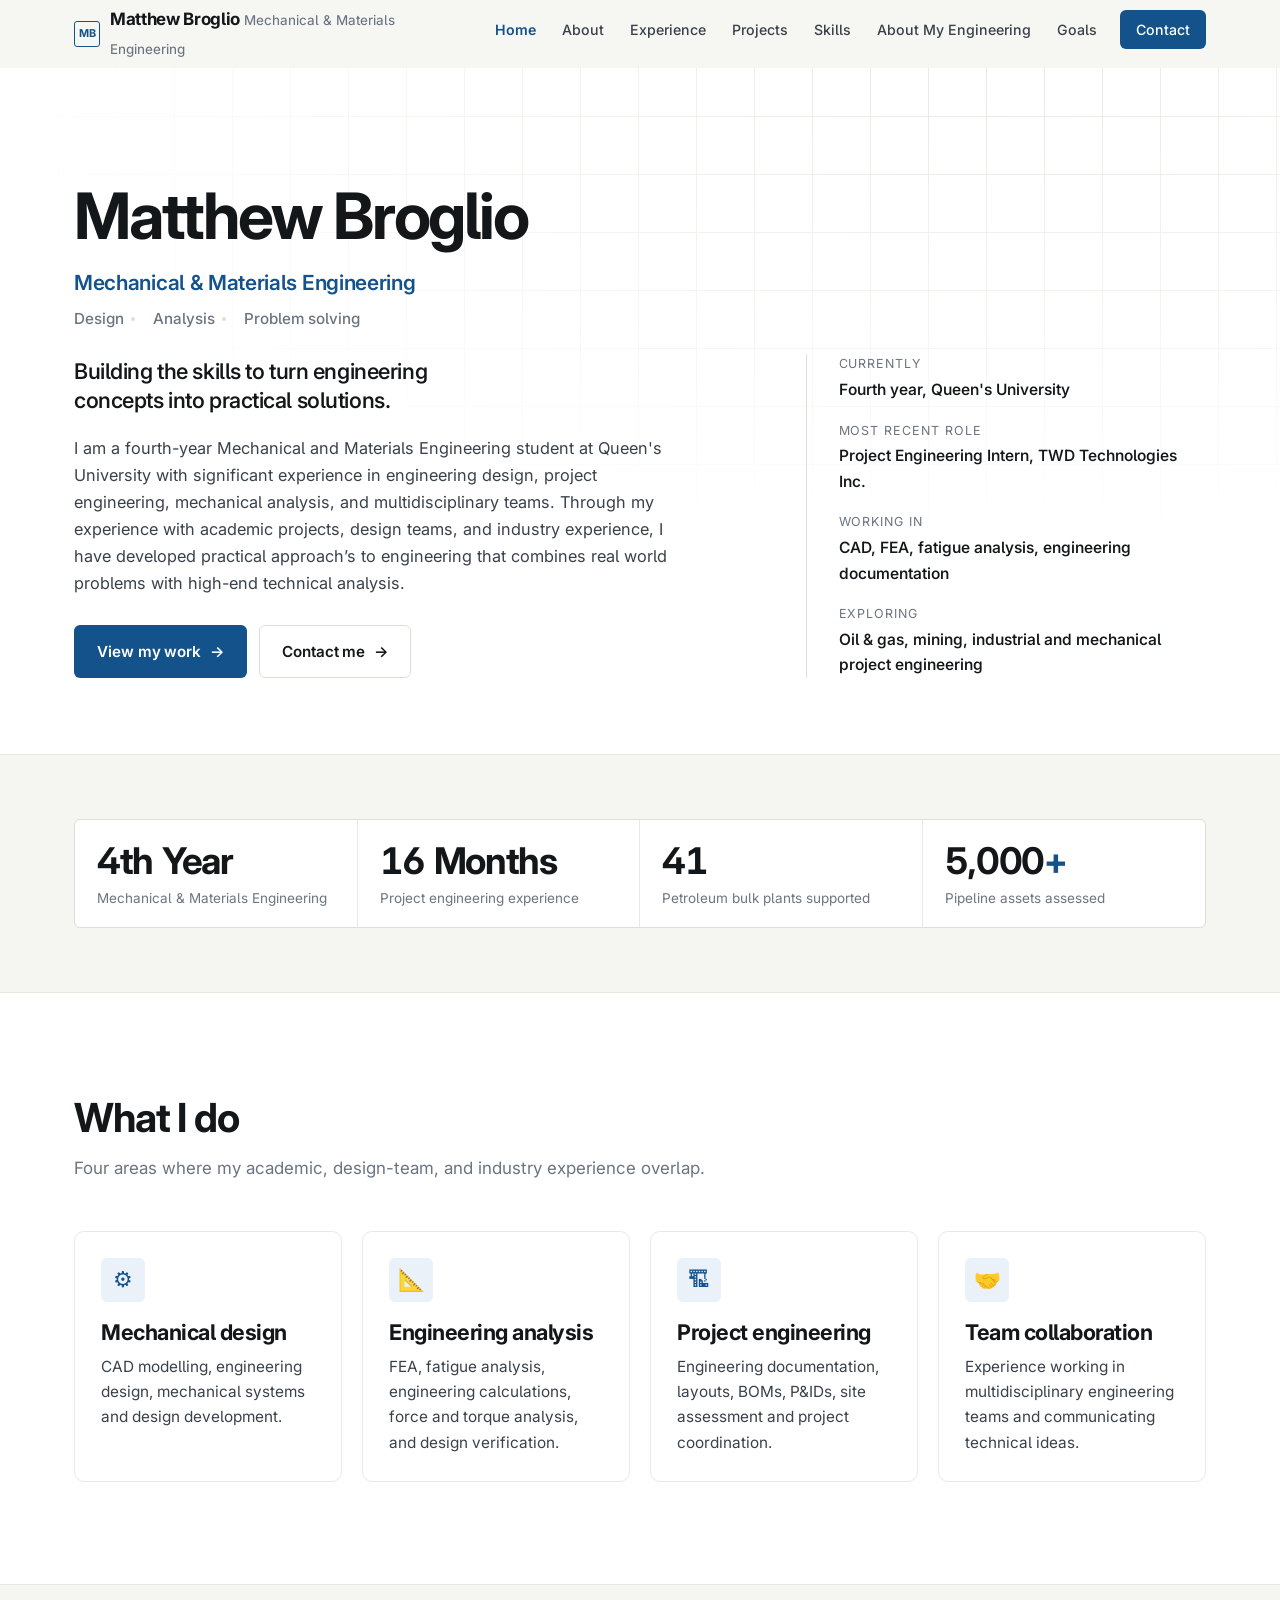
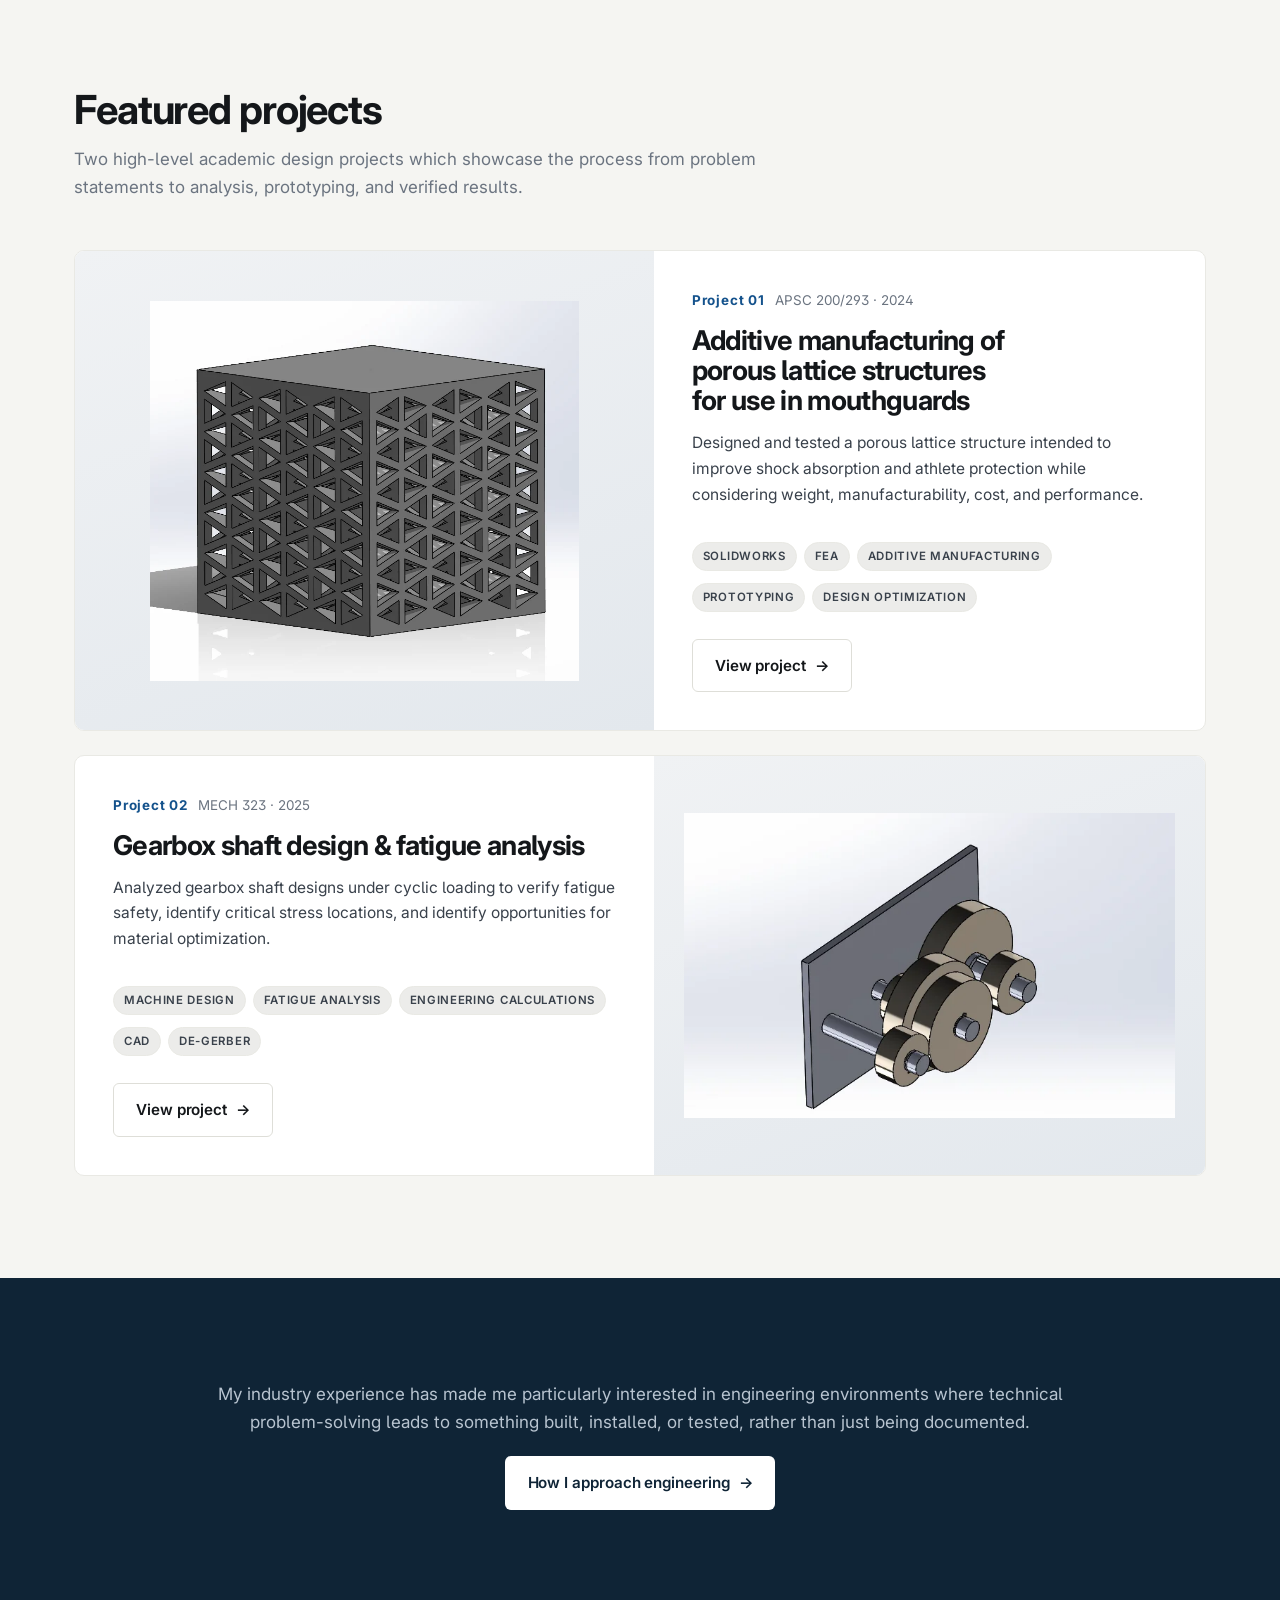
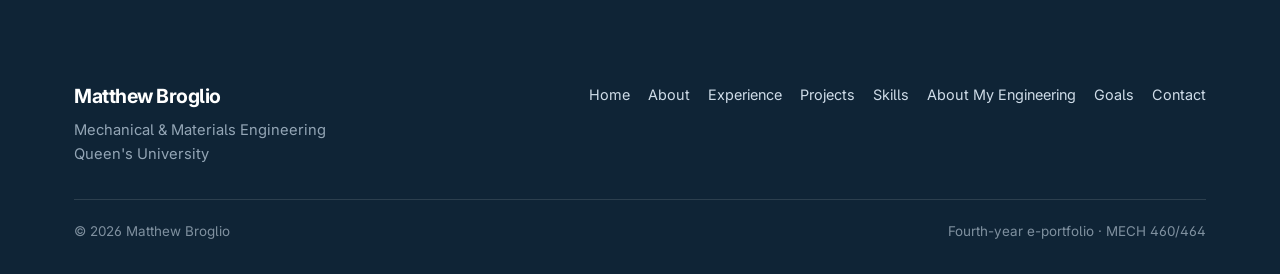
==== commit 97e2d81d: "Revise hero introduction for clarity and emphasis Updated the introduction paragraph to reflect sign" ====
--- a/index.html
+++ b/index.html
@@ -66,7 +66,7 @@
               <li>Design</li><li>Analysis</li><li>Problem solving</li>
             </ul>
             <p class="hero-tagline">Building the skills to turn engineering concepts into practical solutions.</p>
-            <p class="hero-intro">I am a fourth-year Mechanical and Materials Engineering student at Queen's University with experience in engineering design, project engineering, mechanical analysis, and multidisciplinary teams. Through academic projects, design teams, and industry experience, I have developed a practical approach to engineering that combines technical analysis with real-world constraints.</p>
+            <p class="hero-intro">I am a fourth-year Mechanical and Materials Engineering student at Queen's University with significant experience in engineering design, project engineering, mechanical analysis, and multidisciplinary teams. Through my experience with academic projects, design teams, and industry experience, I have developed practical approach’s to engineering that combines real world problems with high-end technical analysis.</p>
             <div class="btn-row">
               <a class="btn btn-primary" href="projects.html">View my work <span class="arrow" aria-hidden="true">&rarr;</span></a>
               <a class="btn btn-secondary" href="contact.html">Contact me <span class="arrow" aria-hidden="true">&rarr;</span></a>
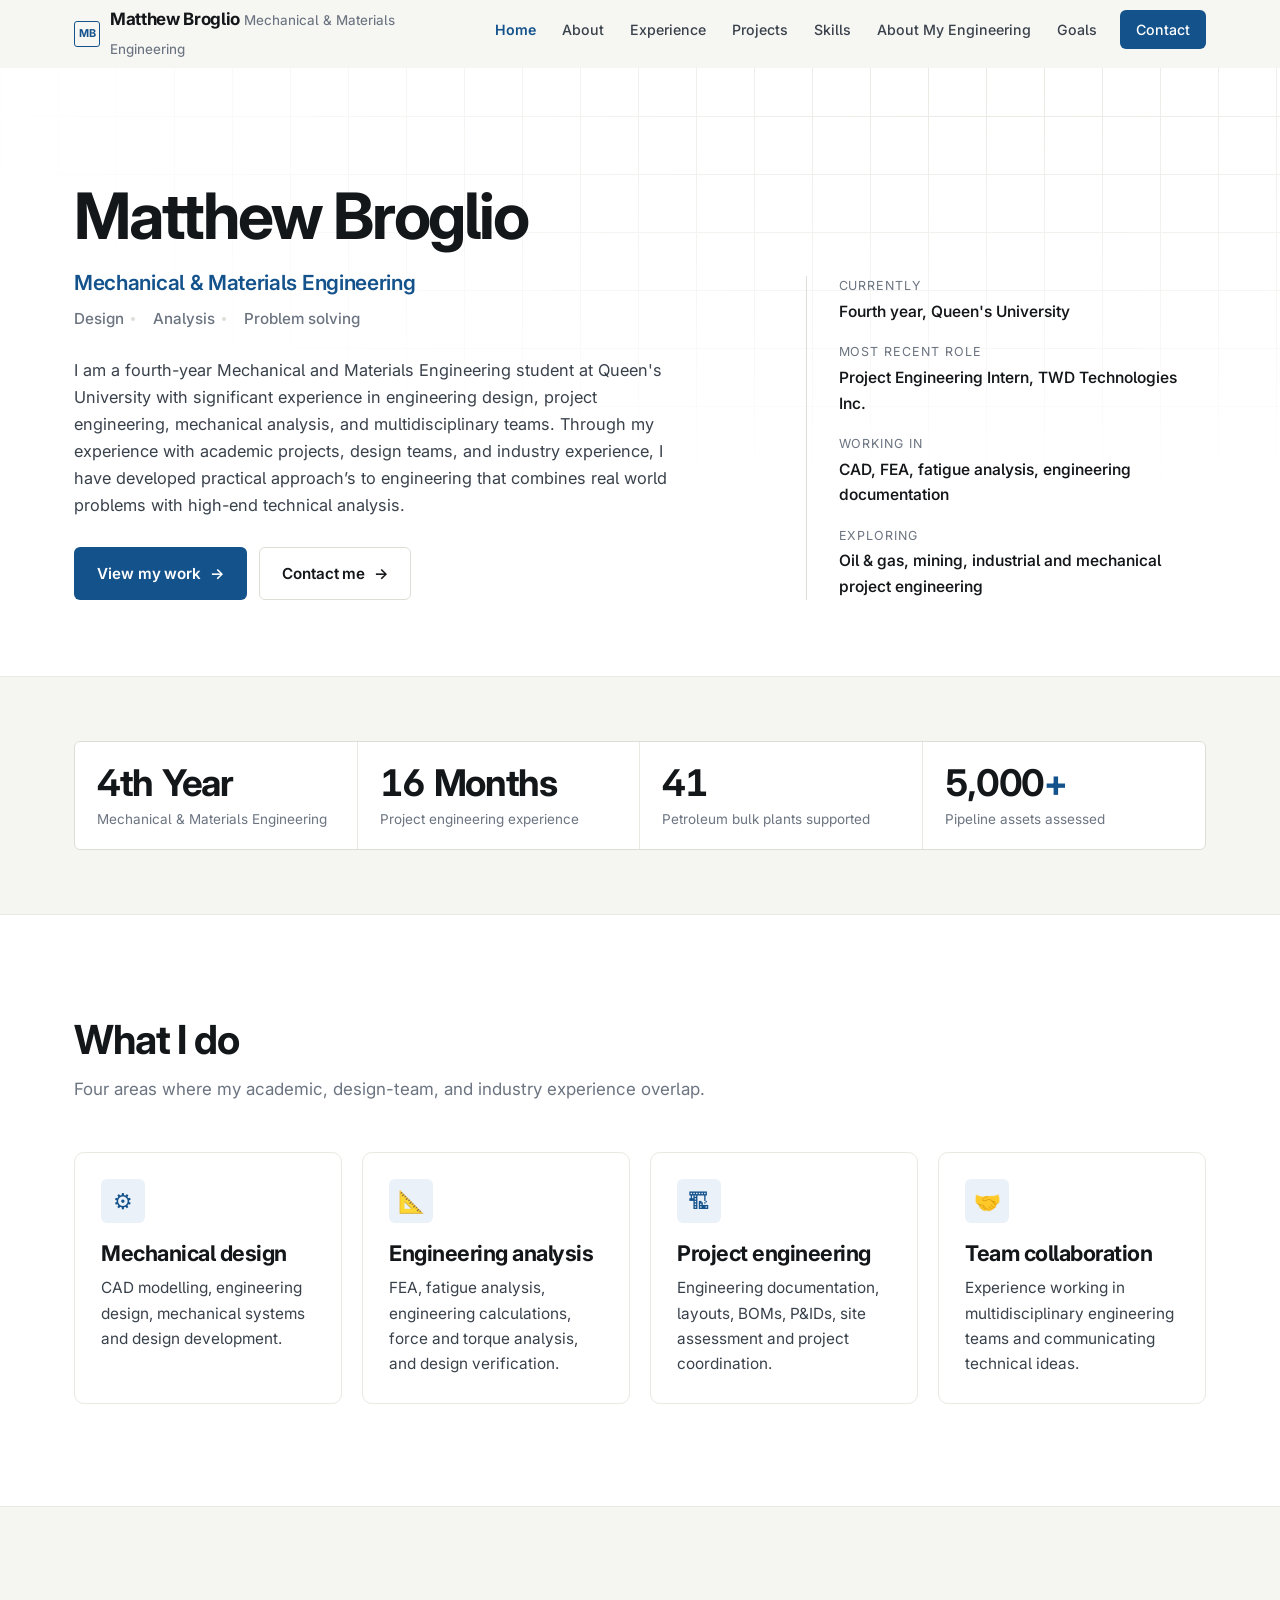
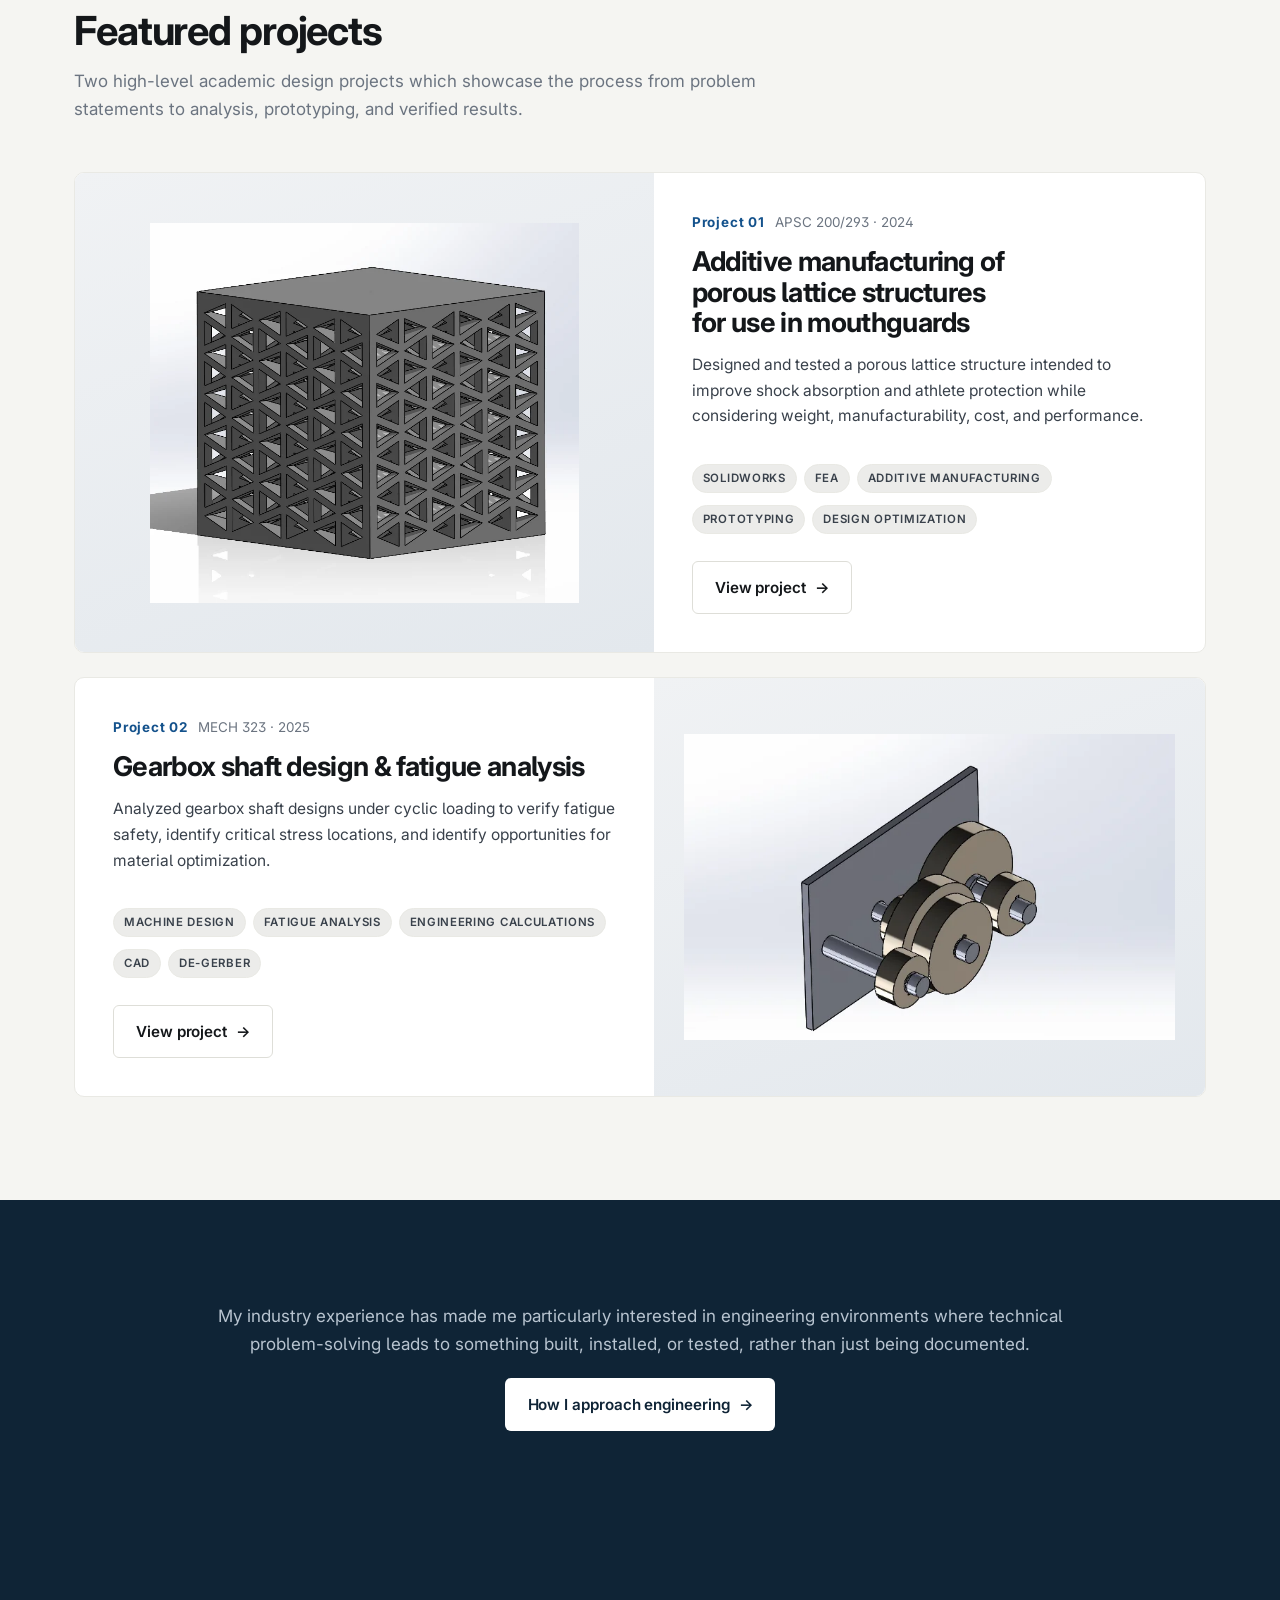
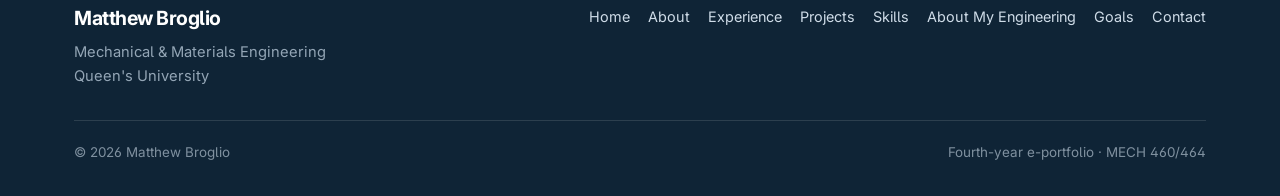
==== commit 01c43a45: "Remove hero tagline from index.html Removed the tagline about building skills in engineering." ====
--- a/index.html
+++ b/index.html
@@ -65,7 +65,6 @@
             <ul class="hero-disciplines">
               <li>Design</li><li>Analysis</li><li>Problem solving</li>
             </ul>
-            <p class="hero-tagline">Building the skills to turn engineering concepts into practical solutions.</p>
             <p class="hero-intro">I am a fourth-year Mechanical and Materials Engineering student at Queen's University with significant experience in engineering design, project engineering, mechanical analysis, and multidisciplinary teams. Through my experience with academic projects, design teams, and industry experience, I have developed practical approach’s to engineering that combines real world problems with high-end technical analysis.</p>
             <div class="btn-row">
               <a class="btn btn-primary" href="projects.html">View my work <span class="arrow" aria-hidden="true">&rarr;</span></a>
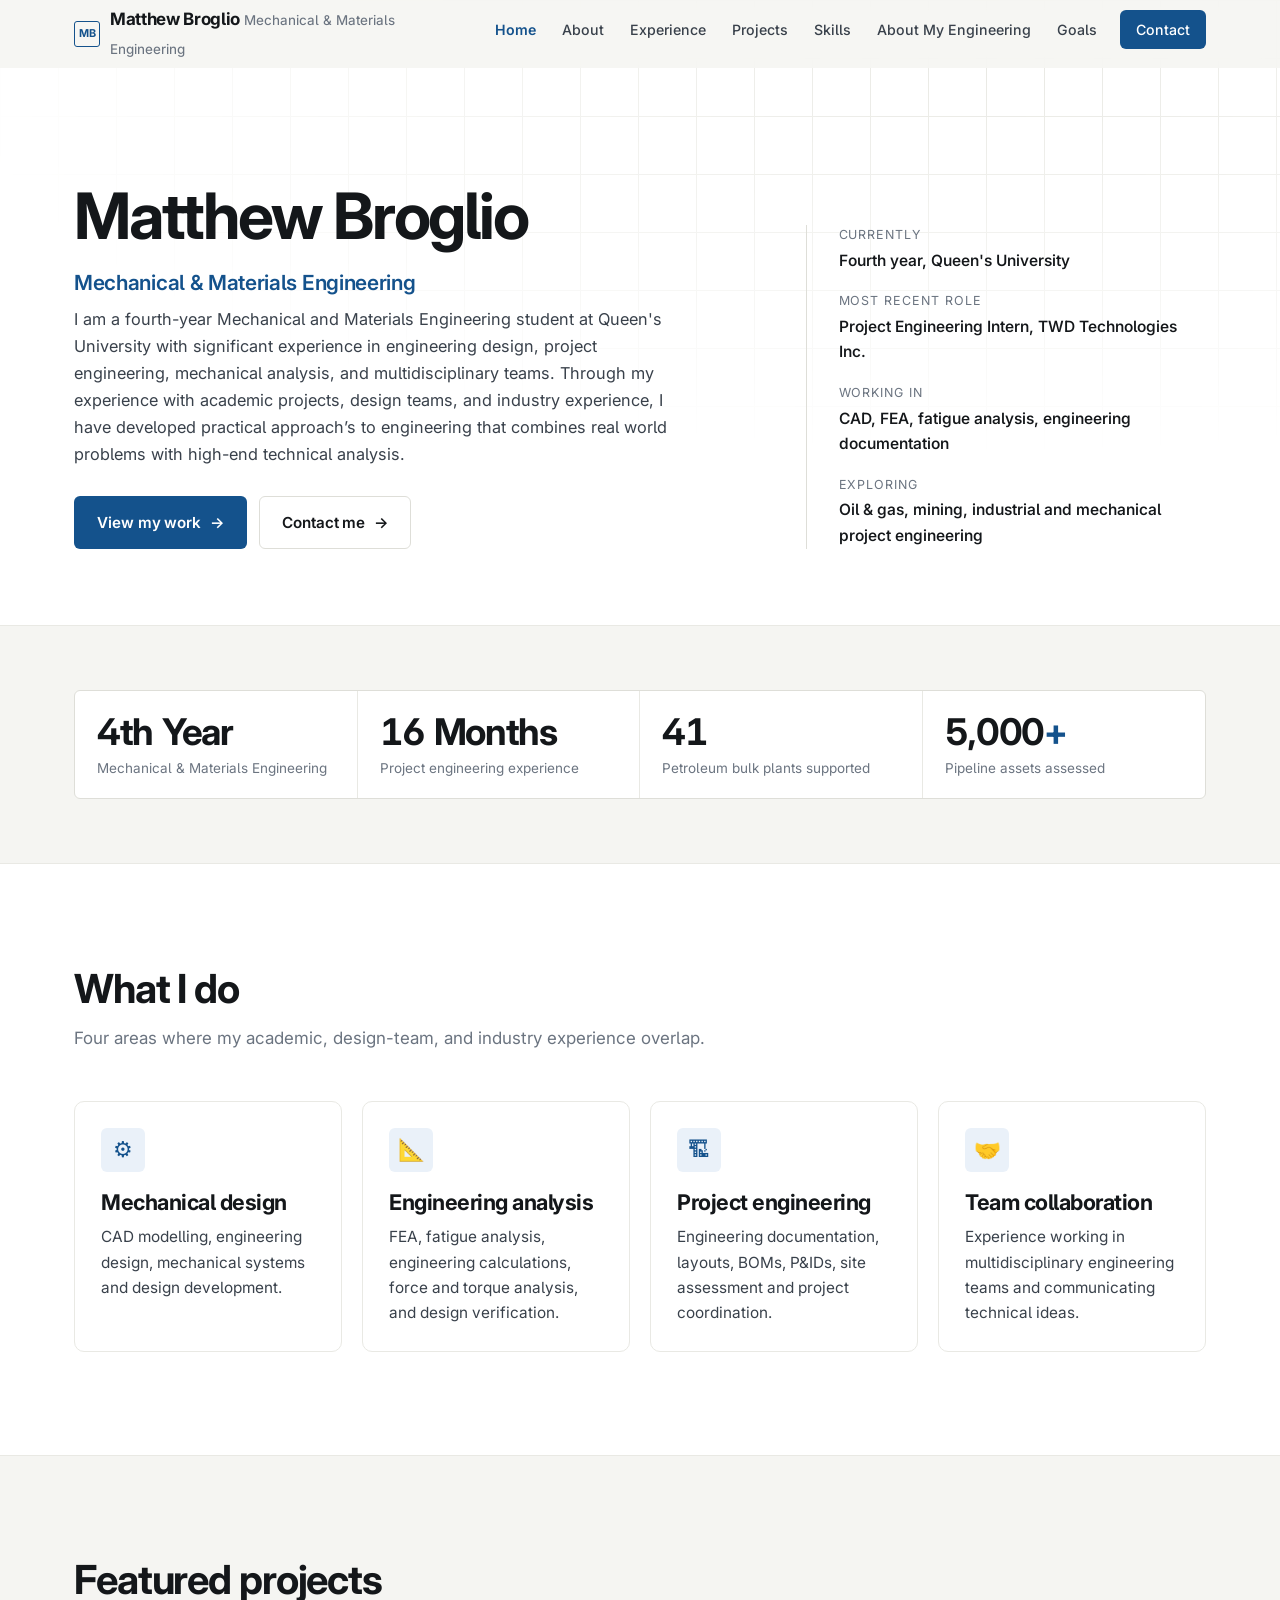
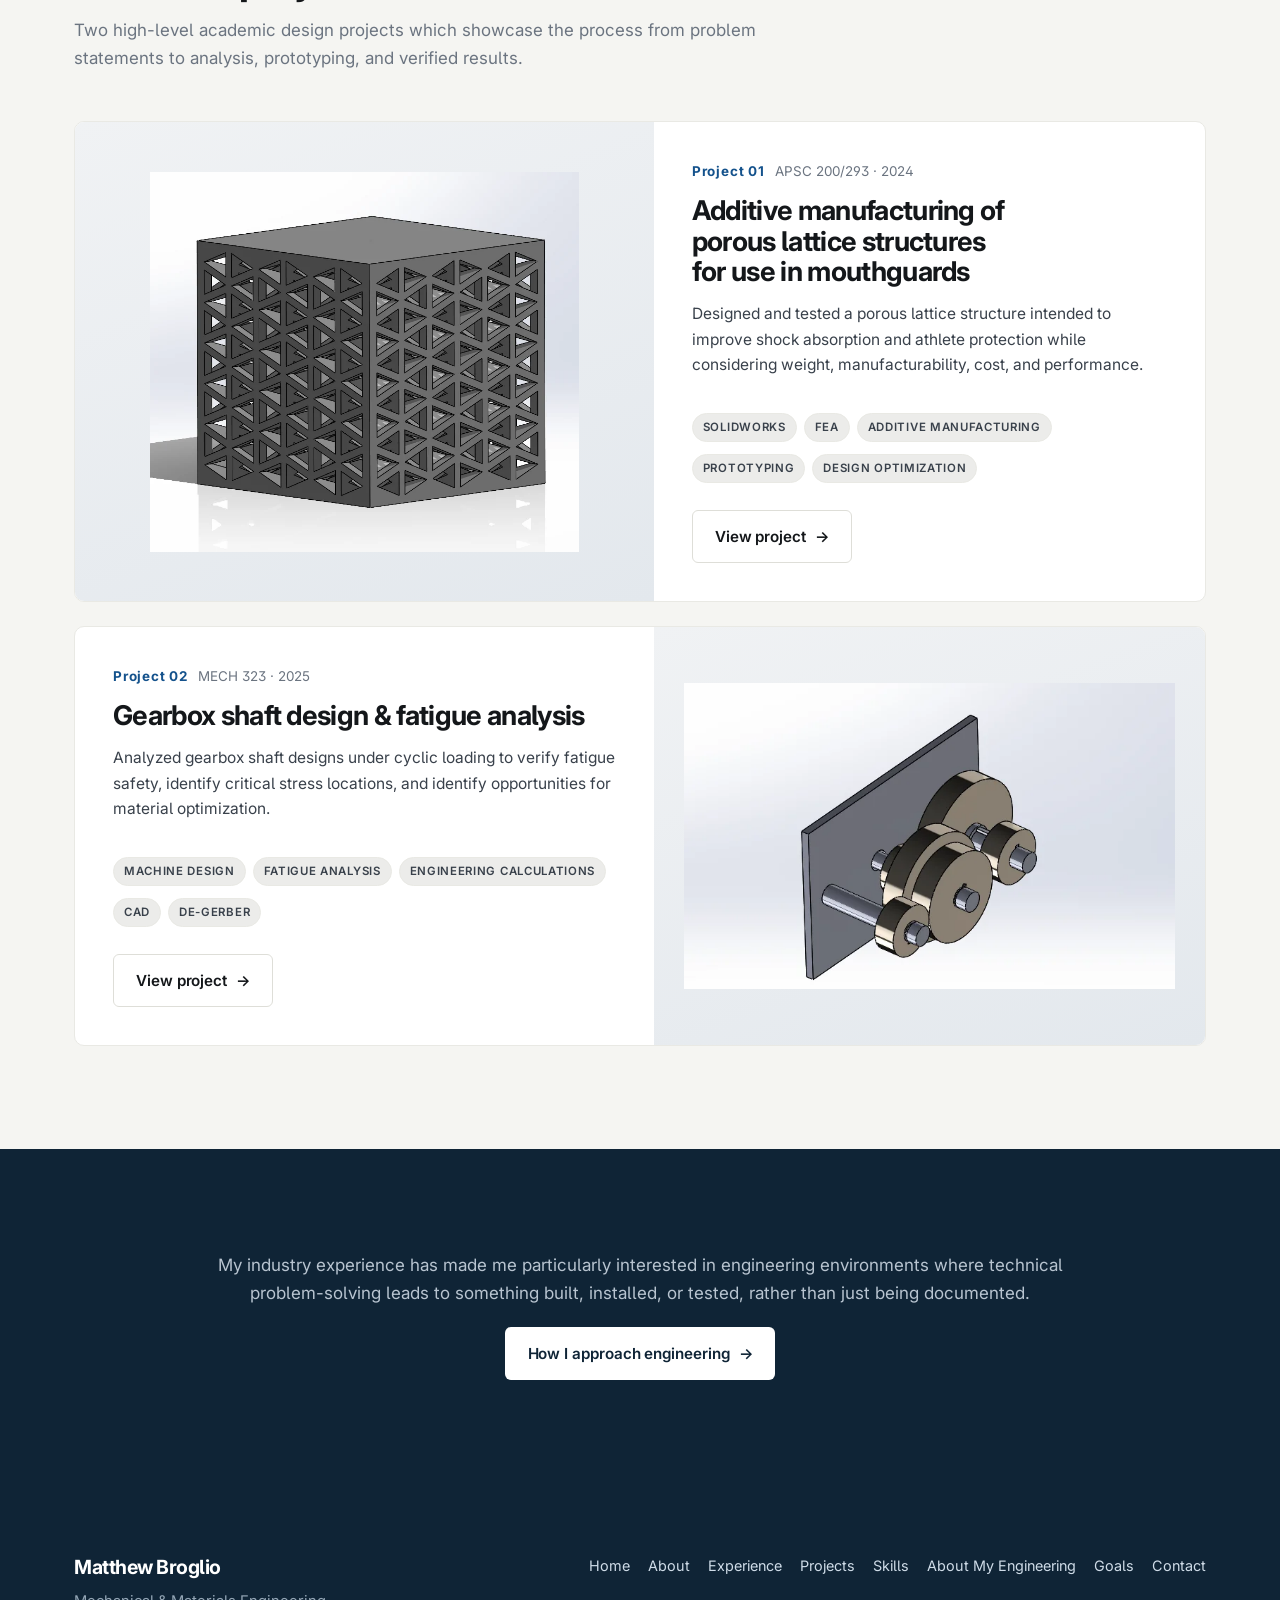
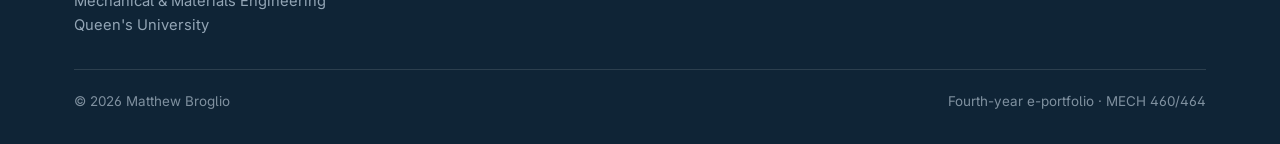
==== commit 950a39c2: "Remove disciplines list from hero section Removed the list of disciplines from the hero section." ====
--- a/index.html
+++ b/index.html
@@ -62,9 +62,6 @@
           <div class="reveal">
             <h1>Matthew Broglio</h1>
             <p class="hero-sub">Mechanical &amp; Materials Engineering</p>
-            <ul class="hero-disciplines">
-              <li>Design</li><li>Analysis</li><li>Problem solving</li>
-            </ul>
             <p class="hero-intro">I am a fourth-year Mechanical and Materials Engineering student at Queen's University with significant experience in engineering design, project engineering, mechanical analysis, and multidisciplinary teams. Through my experience with academic projects, design teams, and industry experience, I have developed practical approach’s to engineering that combines real world problems with high-end technical analysis.</p>
             <div class="btn-row">
               <a class="btn btn-primary" href="projects.html">View my work <span class="arrow" aria-hidden="true">&rarr;</span></a>
